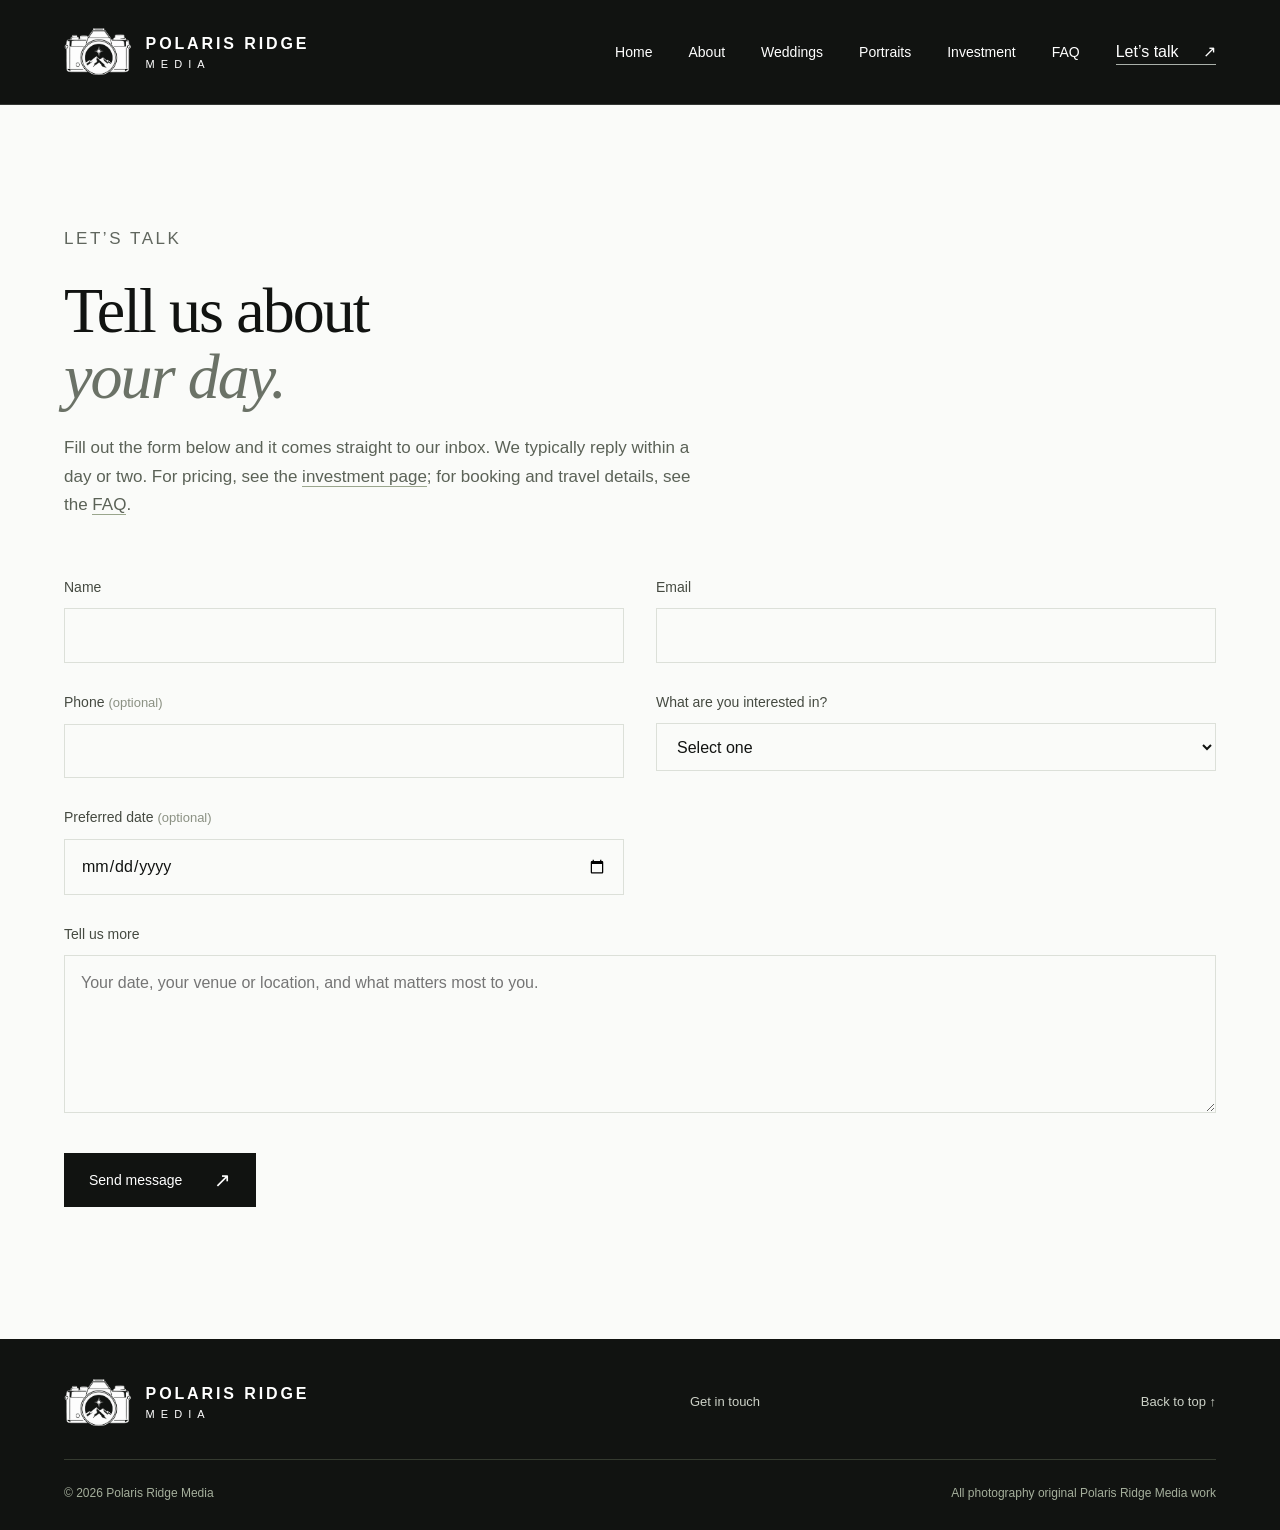
==== contact.html @ b0dc6df8 "Rename Family & Senior tab to Portraits, add Creative Portraits section - Rename the nav tab and pag" ====
<!doctype html>
<html lang="en">
<head>
<meta charset="UTF-8"><meta name="viewport" content="width=device-width, initial-scale=1">
<title>Contact | Polaris Ridge Media</title>
<meta name="description" content="Get in touch with Polaris Ridge Media about wedding, engagement, family, or senior portrait photography in New Hampshire.">
<meta name="theme-color" content="#111311">
<link rel="icon" href="assets/favicon.svg" type="image/svg+xml">
<link rel="stylesheet" href="styles.css">
<meta property="og:type" content="website">
<meta property="og:site_name" content="Polaris Ridge Media">
<meta property="og:title" content="Contact | Polaris Ridge Media">
<meta property="og:description" content="Get in touch with Polaris Ridge Media about wedding, engagement, family, or senior portrait photography in New Hampshire.">
<meta property="og:url" content="https://polarisridgemedia.com/contact.html">
<meta property="og:image" content="https://polarisridgemedia.com/assets/social/og-image.jpg">
<meta property="og:image:width" content="1200">
<meta property="og:image:height" content="630">
<meta name="twitter:card" content="summary_large_image">
<meta name="twitter:title" content="Contact | Polaris Ridge Media">
<meta name="twitter:image" content="https://polarisridgemedia.com/assets/social/og-image.jpg">
</head>
<body>
<a class="skip-link" href="#main">Skip to content</a>
<header class="header">
<a class="brand" href="home.html" aria-label="Polaris Ridge Media home"><span class="camera-mark" aria-hidden="true"><img src="assets/brand-board.png" alt="" width="1145" height="1374"></span><span class="wordmark">POLARIS RIDGE<span>MEDIA</span></span></a>
<div class="header-right">
<nav class="page-nav" id="main-nav" aria-label="Main navigation"><a href="home.html">Home</a><a href="about.html">About</a><a href="weddings.html">Weddings</a><a href="family-senior.html">Portraits</a><a href="investment.html">Investment</a><a href="faq.html">FAQ</a></nav>
<a class="nav-contact" href="contact.html">Let’s talk <span aria-hidden="true">↗</span></a>
<button class="nav-toggle" id="nav-toggle" type="button" aria-expanded="false" aria-controls="main-nav" aria-label="Open menu"><span></span><span></span><span></span></button>
</div>
</header>
<main id="main">

<section class="page-head content-width" id="top">
<p class="eyebrow">LET’S TALK</p>
<h1>Tell us about<br><em>your day.</em></h1>
<p>Fill out the form below and it comes straight to our inbox. We typically reply within a day or two. For pricing, see the <a href="investment.html">investment page</a>; for booking and travel details, see the <a href="faq.html">FAQ</a>.</p>
</section>

<section class="contact-form-section content-width">
<form id="contact-form" novalidate>
<input type="hidden" name="access_key" value="4b04ac33-d545-460a-bb36-b285745d79a6">
<input type="hidden" name="subject" value="New inquiry from polarisridgemedia.com">
<input type="hidden" name="from_name" value="Polaris Ridge Media website">
<input type="checkbox" name="botcheck" class="botcheck" tabindex="-1" autocomplete="off">
<div class="form-grid">
<label class="form-field"><span>Name</span><input type="text" name="name" required autocomplete="name"></label>
<label class="form-field"><span>Email</span><input type="email" name="email" required autocomplete="email"></label>
<label class="form-field"><span>Phone <em>(optional)</em></span><input type="tel" name="phone" autocomplete="tel"></label>
<label class="form-field"><span>What are you interested in?</span>
<select name="service" required>
<option value="" disabled selected>Select one</option>
<option value="wedding">Wedding photography</option>
<option value="engagement">Engagement session</option>
<option value="family">Family portraits</option>
<option value="senior">Senior portraits</option>
<option value="other">Other / not sure</option>
</select>
</label>
<label class="form-field"><span>Preferred date <em>(optional)</em></span><input type="date" name="preferred_date"></label>
<label class="form-field form-field-wide"><span>Tell us more</span><textarea name="message" rows="5" required placeholder="Your date, your venue or location, and what matters most to you."></textarea></label>
</div>
<button class="button button-dark" type="submit">Send message <span aria-hidden="true">↗</span></button>
<p id="form-status" class="form-status" role="status" aria-live="polite"></p>
</form>
</section>

</main>
<footer><div class="footer-top content-width"><a class="brand" href="home.html" aria-label="Back to top"><span class="camera-mark" aria-hidden="true"><img src="assets/brand-board.png" alt="" width="1145" height="1374"></span><span class="wordmark">POLARIS RIDGE<span>MEDIA</span></span></a><p>Get in touch</p><a href="#top">Back to top ↑</a></div><div class="footer-bottom content-width"><span>© 2026 Polaris Ridge Media</span><span>All photography original Polaris Ridge Media work</span></div></footer>
<script src="nav.js" defer></script>
<script src="contact.js" defer></script>
</body></html>
---- styles.css ----
:root{--ink:#111311;--paper:#fafbf9;--muted:#aab0a9;--rule:#dce0d9;--serif:Georgia,'Times New Roman',serif;--sans:'Helvetica Neue',Helvetica,Arial,sans-serif;color-scheme:light}*{box-sizing:border-box}html{scroll-behavior:smooth;scroll-padding-top:2rem}body{margin:0;background:var(--paper);color:var(--ink);font-family:var(--sans);font-size:1rem;line-height:1.6}a{color:inherit;text-decoration:none}button,a,summary{-webkit-tap-highlight-color:transparent}a:focus-visible,summary:focus-visible{outline:2px solid currentColor;outline-offset:7px}img{display:block;max-width:100%;height:auto}h1,h2,h3,p,figure{margin:0}h1,h2{font-family:var(--serif);font-weight:400;letter-spacing:-.055em;line-height:1.04}em{font-weight:400}p{max-width:42rem}.content-width{width:calc(100% - 8rem);max-width:1320px;margin-inline:auto}.eyebrow{font-size:.75rem;font-weight:500;letter-spacing:.15em;line-height:1.5}.header{position:relative;min-height:105px;padding:1.4rem 4rem;display:flex;align-items:center;justify-content:space-between;gap:2rem;background:var(--ink);color:white;border-bottom:1px solid #343734}.brand{display:inline-flex;align-items:center;gap:.85rem;flex-shrink:0}.camera-mark{display:block;position:relative;overflow:hidden;width:68px;height:48px}.camera-mark img{position:absolute;width:100px;max-width:none;left:-16px;top:-8px;filter:brightness(0) invert(1)}.wordmark{font-size:1rem;letter-spacing:.18em;font-weight:600;line-height:1.5}.wordmark span{display:block;font-size:.6875rem;letter-spacing:.55em;font-weight:400}.header nav{display:flex;align-items:center;gap:2.25rem;font-size:.875rem}.header nav>a{padding:.5rem 0}.header nav>a:hover{color:#bec5bc}.header .nav-contact{border-bottom:1px solid #aab0a9}.nav-contact span{margin-left:1.25rem}.hero{display:grid;grid-template-columns:46% 54%;background:var(--ink);color:white;min-height:720px}.hero-copy{padding:4.5rem 3rem 3rem 4rem;display:flex;align-items:flex-start;flex-direction:column}.hero .eyebrow{color:#c0c6be;margin-bottom:2.5rem}.hero h1{font-size:clamp(4.5rem,6.6vw,7.3rem);line-height:.99;margin-bottom:2rem}.hero h1 em{color:#c1c7bd}.hero-description{font-size:1.0625rem;color:#c4c9c2;max-width:21rem;margin-bottom:2rem;line-height:1.7}.button{display:inline-flex;align-items:center;justify-content:space-between;gap:2rem;min-height:54px;padding:.95rem 1.5rem;font-size:.875rem;font-weight:500;border:1px solid transparent;transition:background .2s,color .2s}.button-light{background:var(--paper);color:var(--ink)}.button-light:hover{background:#dce2d7}.button-dark{background:var(--ink);color:#fff}.button-dark:hover{background:#384034}.button span{font-size:1.25rem;line-height:1}.hero-region{font-size:.8125rem;color:#aab0a9;margin-top:auto;padding-top:2.5rem}.hero-image{position:relative;min-width:0;overflow:hidden}.hero-image>img,.hero-image>video{position:absolute;inset:0;width:100%;height:100%;object-fit:cover;object-position:52% center}.hero-image figcaption{position:absolute;bottom:0;left:0;right:0;background:linear-gradient(transparent,rgba(0,0,0,.65));padding:4rem 2rem 1.6rem;display:flex;justify-content:space-between;align-items:end;gap:1rem;font-size:.75rem;letter-spacing:.11em;color:#fff}.hero-image figcaption span{font-size:.75rem;letter-spacing:0;text-align:right;max-width:13rem}.intro{padding-top:6.8rem;padding-bottom:3.5rem;display:grid;grid-template-columns:1.2fr 1fr;gap:2rem 5rem}.intro>.eyebrow{grid-column:1/-1;color:#60665e}.intro h2{font-size:clamp(2.8rem,4vw,4.5rem)}.intro h2 em{color:#6b7267}.intro>p:last-child{align-self:end;color:#5b6257;max-width:30rem}.service-list{padding-bottom:6.5rem}.service-list article{display:grid;grid-template-columns:70px 1fr 160px;gap:1.5rem;padding:2.3rem 0;border-top:1px solid var(--rule);align-items:start}.service-list article:last-child{border-bottom:1px solid var(--rule)}.service-list a{transition:background .2s}.service-list a:hover{background:#f1f3ee}.number{font-size:.875rem;color:#737b6d;padding-top:.4rem}.service-list h3{font-family:var(--serif);font-size:1.85rem;font-weight:400;letter-spacing:-.025em;margin-bottom:.55rem;line-height:1.2}.service-list p{color:#62695e;font-size:1rem;max-width:42rem}.service-type{font-size:.75rem;letter-spacing:.11em;color:#697062;text-align:right;padding-top:.6rem}.approach{display:grid;grid-template-columns:1fr 1fr;background:var(--ink);color:white}.approach-image{position:relative;min-height:610px}.approach-image img{position:absolute;width:100%;height:100%;object-fit:cover;filter:grayscale(1) contrast(1.1) brightness(.94);object-position:center 38%}.approach-image::after{content:'';position:absolute;inset:0;background:radial-gradient(120% 100% at 50% 30%,transparent 55%,rgba(0,0,0,.38) 100%),linear-gradient(to top,rgba(0,0,0,.28),transparent 35%)}.approach-copy{padding:5.5rem 4rem 4.5rem}.approach .eyebrow{color:#aab0a9;margin-bottom:2rem}.approach h2{font-size:clamp(2.6rem,3.7vw,4rem);margin-bottom:2rem}.approach h2 em{color:#bbc3b5}.approach-copy>p:not(.eyebrow){color:#b7beb1;margin-bottom:1.25rem;max-width:32rem}.experience{display:flex;align-items:center;gap:1.4rem;margin-top:2.5rem;padding-top:1.5rem;border-top:1px solid #42483d}.experience strong{font-family:var(--serif);font-weight:400;font-size:3.75rem;line-height:1.1}.experience span{font-size:.875rem;color:#b7beb1;line-height:1.5}.contact{padding-top:7rem;padding-bottom:7rem;display:grid;grid-template-columns:1fr 1fr;gap:2rem 6rem}.contact>.eyebrow{grid-column:1/-1;color:#61695a}.contact h2{font-size:clamp(3.5rem,6vw,6.5rem)}.contact h2 em{color:#6b7267}.contact-detail>p:first-child{max-width:28rem;color:#5b6354;margin-bottom:1.6rem}.email-link{display:block;width:fit-content;margin-top:1.3rem;font-size:1rem;border-bottom:1px solid #9aa68d}.email-link:hover{color:#617452}.contact-region{margin-top:2rem;font-size:.875rem;color:#68725f}footer{background:var(--ink);color:#ccd1c7;padding:2.5rem 0 1.7rem}.footer-top{display:flex;align-items:center;justify-content:space-between;gap:2rem;padding-bottom:2rem}.footer-top>p,.footer-top>a:last-child{font-size:.8125rem}.footer-top .brand{color:white}.footer-bottom{border-top:1px solid #353b30;padding-top:1.5rem;display:flex;justify-content:space-between;gap:2rem;font-size:.75rem;color:#a5af9c}.footer-bottom details{max-width:36rem}.footer-bottom summary{cursor:pointer;text-align:right;width:fit-content;margin-left:auto}.footer-bottom details p{padding-top:1rem;line-height:1.8}.footer-bottom details a{text-decoration:underline;text-underline-offset:3px}.skip-link{position:fixed;left:1rem;top:-100px;z-index:10;background:white;color:black;padding:.7rem 1rem}.skip-link:focus{top:1rem}@media(min-width:1600px){.header{padding-inline:max(4rem,calc((100vw - 1440px)/2))}.hero-copy{padding-left:max(4rem,calc((100vw - 1440px)/2))}}@media(max-width:1000px){.header{padding-inline:2rem}.header nav{gap:1.4rem}.content-width{width:calc(100% - 4rem)}.hero-copy{padding:3rem 2rem}.hero{min-height:690px}.hero h1{font-size:5rem}.hero .eyebrow{max-width:15rem}.hero-image figcaption{display:block;padding-inline:1.2rem}.hero-image figcaption span{display:block;text-align:left;margin-top:.7rem}.intro{gap:2rem 3rem}.approach-copy{padding:4rem 2rem}.contact{gap:2rem 3rem}.footer-top>p{display:none}}@media(max-width:700px){.header{padding:1.2rem 1.4rem;min-height:88px;gap:1rem}.wordmark{font-size:.78rem;letter-spacing:.12em}.wordmark span{font-size:.65rem}.camera-mark{width:50px;height:39px}.camera-mark img{width:77px;left:-13px;top:-6px}.header nav{font-size:.8125rem}.nav-contact span{margin-left:.5rem}.hero{display:flex;flex-direction:column;min-height:0}.hero-copy{padding:3.5rem 1.5rem 2.5rem}.hero .eyebrow{max-width:none;margin-bottom:2rem;font-size:.7rem}.hero h1{font-size:clamp(4.2rem,14vw,6rem)}.hero h1 br:nth-child(2){display:none}.hero h1 em:before{content:' '}.hero-description{max-width:25rem}.hero-region{padding-top:2rem;font-size:.75rem}.hero-image{height:450px}.hero-image>img{object-position:center}.hero-image figcaption{display:flex;padding:3rem 1.5rem 1.25rem}.hero-image figcaption span{text-align:right;max-width:10rem}.content-width{width:calc(100% - 3rem)}.intro{padding-top:4rem;padding-bottom:2.5rem;grid-template-columns:1fr;gap:1.5rem}.intro h2{font-size:2.8rem}.service-list{padding-bottom:4rem}.service-list article{grid-template-columns:30px 1fr;gap:.5rem 1rem;padding:1.8rem 0}.service-list h3{font-size:1.65rem}.service-type{grid-column:2;text-align:left;padding-top:.5rem;font-size:.7rem}.approach{display:flex;flex-direction:column}.approach-image{min-height:340px}.approach-copy{padding:3.5rem 1.5rem}.approach h2{font-size:2.8rem}.contact{grid-template-columns:1fr;padding-top:4rem;padding-bottom:4rem;gap:1.7rem}.contact h2{font-size:3.7rem}.footer-top{align-items:flex-start;gap:1rem}.footer-bottom{flex-direction:column;gap:1rem}.footer-bottom summary{margin-left:0;text-align:left}.footer-top>a:last-child{white-space:nowrap;font-size:.75rem}}@media(prefers-reduced-motion:reduce){html{scroll-behavior:auto}*{transition:none!important}}
.page-nav>a.current{color:#fff;border-bottom:1px solid #aab0a9;padding-bottom:.5rem}
.gallery{column-count:3;column-gap:1.25rem;padding:0 4rem 6.5rem}
.gallery figure{margin:0 0 1.25rem;break-inside:avoid}
.gallery img{width:100%;display:block;border-radius:1px}
@media(max-width:1000px){.gallery{column-count:2;padding:0 2rem 4rem}}
@media(max-width:700px){.gallery{column-count:1;padding:0 1.5rem 3rem;gap:1rem}}
.pricing{padding:6.5rem 0 6.5rem}.pricing>.eyebrow{color:#60665e;margin-bottom:1.25rem}.pricing h2{font-size:clamp(2.6rem,3.7vw,4rem);margin-bottom:1.5rem}.pricing h2 em{color:#6b7267}.pricing-intro{color:#5b6257;max-width:38rem;margin-bottom:3rem}.pricing-grid{display:grid;grid-template-columns:repeat(3,1fr);gap:1.5rem}.pricing-card{border:1px solid var(--rule);padding:2.5rem 2rem;display:flex;flex-direction:column;gap:1.1rem}.pricing-card h3{font-family:var(--serif);font-size:1.65rem;font-weight:400;letter-spacing:-.02em}.pricing-card .price-note{font-size:.8125rem;color:#737b6d;margin-top:-.6rem}.pricing-card ul{list-style:none;margin:0;padding:0;display:flex;flex-direction:column;gap:.65rem;color:#5b6257;font-size:.9375rem}.pricing-card ul li{padding-left:1.1rem;position:relative}.pricing-card ul li::before{content:'';position:absolute;left:0;top:.6em;width:.5rem;height:1px;background:#9aa68d}.pricing-card .button{margin-top:auto;align-self:flex-start}@media(max-width:1000px){.pricing{padding:4.5rem 0}.pricing-grid{grid-template-columns:1fr;gap:1.25rem}}
.pricing-card{position:relative}.pricing-card.featured{border-color:var(--ink);background:#f4f5f0}.pricing-card .badge{position:absolute;top:-.8rem;left:2rem;font-size:.6875rem;letter-spacing:.1em;text-transform:uppercase;color:#fff;background:var(--ink);padding:.35rem .7rem}.price-figure{font-family:var(--serif);font-size:2.1rem;margin:.2rem 0 0;line-height:1.1}.price-figure span{font-size:.8125rem;font-family:var(--sans);color:#737b6d;display:block;margin-top:.2rem}.price-figure-alt{font-size:1.4rem;color:#4b5146}.pricing-subhead{font-family:var(--serif);font-size:1.85rem;font-weight:400;margin:4rem 0 1.25rem;padding-top:3rem;border-top:1px solid var(--rule)}.pricing-subhead-first{margin-top:3rem;padding-top:0;border-top:none}.pricing-note{color:#5b6257;font-size:.9375rem;max-width:42rem;margin-top:1.5rem}.addon-list{display:grid;gap:0;margin:0}.addon-list>div{display:grid;grid-template-columns:16rem 1fr;gap:1.5rem;padding:1.1rem 0;border-top:1px solid var(--rule)}.addon-list>div:last-child{border-bottom:1px solid var(--rule)}.addon-list dt{font-weight:500;color:var(--ink)}.addon-list dd{margin:0;color:#5b6257}@media(max-width:1000px){.pricing-subhead{margin-top:3rem;padding-top:2.5rem}.addon-list>div{grid-template-columns:1fr;gap:.3rem}}
.page-head{padding:7.5rem 0 3.5rem}.page-head .eyebrow{color:#60665e;margin-bottom:1.5rem}.page-head h1{font-family:var(--serif);font-weight:400;font-size:clamp(3rem,5vw,5rem);letter-spacing:-.03em;line-height:1.03;margin-bottom:1.5rem}.page-head h1 em{color:#6b7267}.page-head p{color:#5b6257;max-width:40rem;font-size:1.0625rem;line-height:1.7}.page-head p a{border-bottom:1px solid #9aa68d}.page-head p a:hover{color:#617452}.faq-section{padding-bottom:6.5rem}.faq-item{padding:2.4rem 0;border-top:1px solid var(--rule)}.faq-item:last-child{border-bottom:1px solid var(--rule)}.faq-item h3{font-family:var(--serif);font-size:1.65rem;font-weight:400;margin-bottom:.9rem;letter-spacing:-.02em}.faq-item p{color:#5b6257;max-width:46rem;line-height:1.75}.faq-item p+p{margin-top:1rem}.booking-box{border:1px solid var(--rule);padding:3rem;margin:5rem 0 0}.booking-box h3{font-family:var(--serif);font-size:1.85rem;font-weight:400;margin-bottom:1.6rem;letter-spacing:-.02em}.booking-box ul{list-style:none;margin:0 0 1.6rem;padding:0;display:flex;flex-direction:column;gap:.95rem;color:#5b6257;font-size:.9375rem;max-width:42rem}.booking-box ul strong{color:var(--ink);font-weight:500}.booking-box .faq-link{display:inline-block;font-size:.9375rem;border-bottom:1px solid #9aa68d}.booking-box .faq-link:hover{color:#617452}@media(max-width:1000px){.page-head{padding:5.5rem 0 2.5rem}.booking-box{padding:2.25rem 1.75rem;margin-top:3.5rem}}
.header-right{display:flex;align-items:center;gap:2.25rem}
.nav-toggle{display:none;flex-direction:column;justify-content:center;align-items:center;gap:5px;width:36px;height:36px;padding:0;border:none;background:none;cursor:pointer;flex-shrink:0}
.nav-toggle span{display:block;width:22px;height:2px;background:#fff;transition:transform .2s ease,opacity .15s ease}
@media(max-width:1000px){.nav-toggle{display:flex}.header-right{gap:1.1rem}.header nav{position:absolute;top:100%;left:0;right:0;margin:0;background:var(--ink);flex-direction:column;align-items:stretch;gap:0;max-height:0;overflow:hidden;opacity:0;visibility:hidden;transition:max-height .25s ease,opacity .2s ease;border-bottom:1px solid #343734;z-index:20}.header nav>a{padding:1.1rem 2rem;border-top:1px solid #343734;font-size:.9375rem}.header.nav-open nav{max-height:22rem;opacity:1;visibility:visible}.header.nav-open .nav-toggle span:nth-child(1){transform:translateY(7px) rotate(45deg)}.header.nav-open .nav-toggle span:nth-child(2){opacity:0}.header.nav-open .nav-toggle span:nth-child(3){transform:translateY(-7px) rotate(-45deg)}}
.investment-cta{padding:1rem 0 6.5rem}
.investment-cta-inner{border:1px solid var(--ink);background:#f4f5f0;padding:4rem;display:flex;flex-direction:column;align-items:flex-start;gap:1.1rem}
.investment-cta-inner .eyebrow{color:#60665e}
.investment-cta-inner h2{font-size:clamp(2.2rem,3.4vw,3.2rem)}
.investment-cta-inner h2 em{color:#6b7267}
.investment-cta-inner p{color:#5b6257;max-width:34rem}
@media(max-width:700px){.investment-cta{padding:0 0 4rem}.investment-cta-inner{padding:2.25rem 1.5rem}}
.contact-form-section{padding-bottom:7rem}
.form-grid{display:grid;grid-template-columns:1fr 1fr;gap:1.75rem 2rem;margin-bottom:2.5rem}
.form-field{display:flex;flex-direction:column;gap:.6rem;font-size:.875rem;color:#454a41}
.form-field span em{font-style:normal;color:#8b9183;font-size:.8125rem}
.form-field input,.form-field select,.form-field textarea{font:inherit;font-size:1rem;color:var(--ink);background:var(--paper);border:1px solid var(--rule);padding:.85rem 1rem;border-radius:0}
.form-field input:focus,.form-field select:focus,.form-field textarea:focus{outline:2px solid var(--ink);outline-offset:2px}
.form-field textarea{resize:vertical;min-height:9rem}
.form-field-wide{grid-column:1/-1}
.botcheck{position:absolute;left:-9999px}
.form-status{margin-top:1.25rem;font-size:.9375rem}
.form-status-success{color:#3f6b3f}
.form-status-error{color:#9c3b2e}
@media(max-width:700px){.form-grid{grid-template-columns:1fr;gap:1.5rem}}
.about-hero img{object-position:60% center}
.about-body{padding:6.8rem 0 2rem}
.about-body p{color:#454a41;font-size:1.0625rem;line-height:1.85;max-width:44rem;margin-bottom:1.6rem}
.about-lede{font-family:var(--sans);font-size:1.5rem;line-height:1.55;color:var(--ink);max-width:40rem}
.about-closer{font-family:var(--sans);font-size:1.75rem;font-style:italic;color:var(--ink);max-width:36rem;margin-top:2.5rem}
.about-closer span{color:#6b7267}
.service-list a{display:block}
@media(max-width:700px){.about-body{padding:4rem 0 1rem}.about-lede{font-size:1.25rem}.about-closer{font-size:1.4rem}}
.about-portrait{float:left;margin:0 2.75rem 1rem 0;width:260px}
.about-portrait img{width:100%;aspect-ratio:1/1;object-fit:cover;border-radius:2px;filter:grayscale(.15)}
.about-portrait figcaption{font-size:.75rem;color:#8b9183;letter-spacing:.05em;margin-top:.9rem}
.about-body::after{content:'';display:block;clear:both}
@media(max-width:700px){.about-portrait{float:none;width:11rem;margin:0 0 1.5rem}}
.hero-image img.hero-pos-top{object-position:center 42%}
@media(max-width:700px){.hero-image img.hero-pos-top{object-position:center}}
.home-showcase{display:grid;grid-template-columns:1.6fr 1fr;gap:1.75rem;padding-bottom:6.5rem}
.home-showcase figure{margin:0}
.home-showcase img{width:100%;height:100%;object-fit:cover;display:block;border-radius:2px}
.showcase-wide,.showcase-tall{height:560px}
.home-showcase figcaption{margin-top:.9rem;font-size:.8125rem;letter-spacing:.03em;color:#60665e}
@media(max-width:1000px){.home-showcase{grid-template-columns:1fr;gap:2.5rem}.showcase-wide,.showcase-tall{height:420px}}
@media(max-width:700px){.showcase-wide,.showcase-tall{height:320px}}
.service-list-icons .service-icon{width:70px;display:flex;align-items:flex-start;justify-content:flex-start;padding-top:.35rem}
.service-list-icons .service-icon svg{width:30px;height:30px;color:var(--ink)}.service-list-icons .service-icon svg.service-icon-solid{width:25px;height:30px}
.service-camera-mark{display:block;position:relative;overflow:hidden;width:38px;height:27px}
.service-camera-mark img{position:absolute;width:56px;max-width:none;left:-9px;top:-4.5px;filter:brightness(0)}
@media(max-width:700px){.service-list-icons .service-icon{width:30px}.service-list-icons .service-icon svg{width:24px;height:24px}.service-list-icons .service-icon svg.service-icon-solid{width:20px;height:24px}.service-camera-mark{width:30px;height:21px}.service-camera-mark img{width:44px;left:-7px;top:-3.5px}}
.hero.hero-full{display:flex;position:relative;overflow:hidden}.hero-full .hero-image{position:absolute;inset:0;width:100%;height:100%;z-index:0}.hero-full .hero-image::after{content:'';position:absolute;inset:0;background:linear-gradient(90deg,rgba(17,19,17,.82) 0%,rgba(17,19,17,.56) 30%,rgba(17,19,17,.2) 58%,rgba(17,19,17,.04) 82%);z-index:1}.hero-full .hero-copy{position:relative;z-index:2;width:100%;display:flex;flex-direction:column;justify-content:center;align-items:flex-start;padding:4.5rem 3rem 6.5rem 4rem}.hero-full .hero-region{margin-top:1.75rem}@media(max-width:1000px){.hero-full .hero-copy{padding:3rem 2rem}}@media(max-width:700px){.hero.hero-full{min-height:620px}.hero-full .hero-image::after{background:linear-gradient(180deg,rgba(17,19,17,.84) 0%,rgba(17,19,17,.52) 45%,rgba(17,19,17,.28) 100%)}.hero-full .hero-copy{padding:3.5rem 1.5rem 7rem;justify-content:flex-start}.hero-full .hero-region{margin-top:1.5rem}}
.about-body{position:relative}.about-side-photo{position:absolute;top:6.8rem;right:0;width:572px;margin:0}.about-side-photo img{width:100%;height:954px;object-fit:cover;border-radius:2px;display:block}@media(max-width:1300px){.about-side-photo{display:none}}
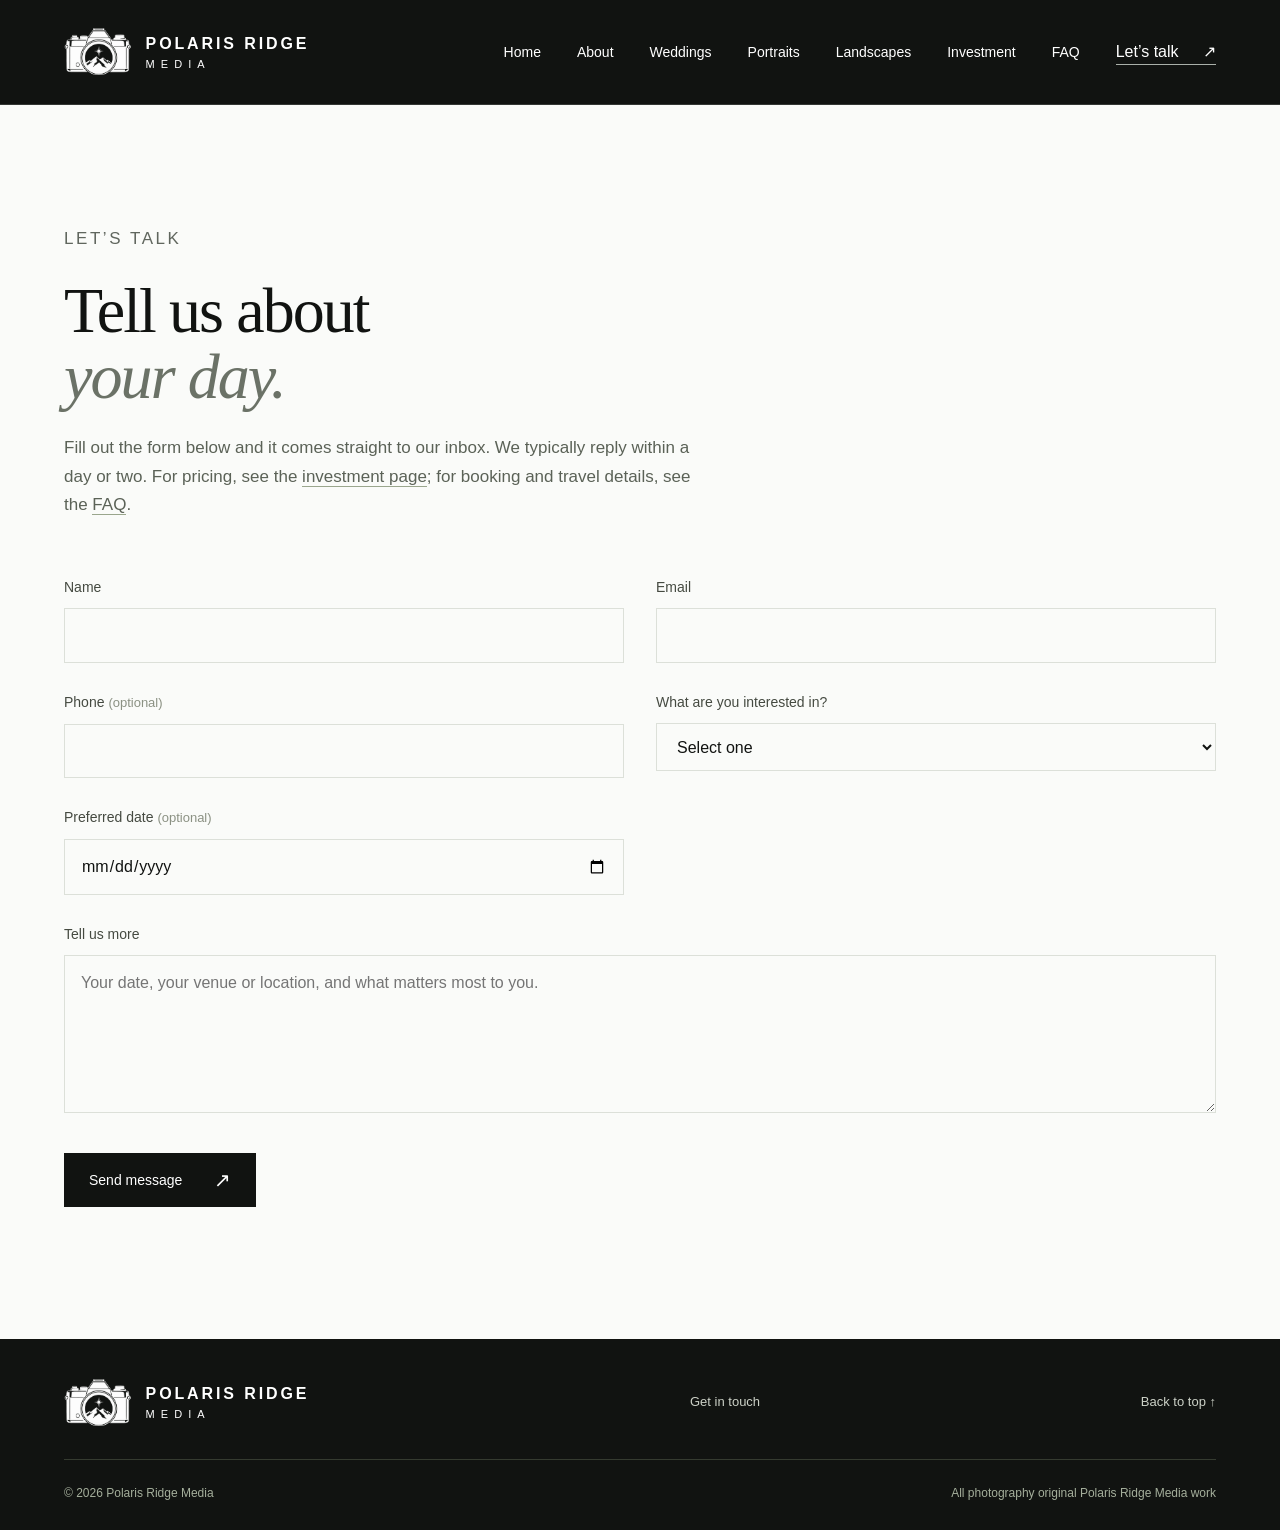
==== commit c55730b1: "Add Landscapes & Astrophotography page New page covering aurora, Milky Way, moonrises, mountains, wi" ====
--- a/contact.html
+++ b/contact.html
@@ -24,7 +24,7 @@
 <header class="header">
 <a class="brand" href="home.html" aria-label="Polaris Ridge Media home"><span class="camera-mark" aria-hidden="true"><img src="assets/brand-board.png" alt="" width="1145" height="1374"></span><span class="wordmark">POLARIS RIDGE<span>MEDIA</span></span></a>
 <div class="header-right">
-<nav class="page-nav" id="main-nav" aria-label="Main navigation"><a href="home.html">Home</a><a href="about.html">About</a><a href="weddings.html">Weddings</a><a href="family-senior.html">Portraits</a><a href="investment.html">Investment</a><a href="faq.html">FAQ</a></nav>
+<nav class="page-nav" id="main-nav" aria-label="Main navigation"><a href="home.html">Home</a><a href="about.html">About</a><a href="weddings.html">Weddings</a><a href="family-senior.html">Portraits</a><a href="landscapes.html">Landscapes</a><a href="investment.html">Investment</a><a href="faq.html">FAQ</a></nav>
 <a class="nav-contact" href="contact.html">Let’s talk <span aria-hidden="true">↗</span></a>
 <button class="nav-toggle" id="nav-toggle" type="button" aria-expanded="false" aria-controls="main-nav" aria-label="Open menu"><span></span><span></span><span></span></button>
 </div>
--- a/styles.css
+++ b/styles.css
@@ -2,9 +2,17 @@
 .page-nav>a.current{color:#fff;border-bottom:1px solid #aab0a9;padding-bottom:.5rem}
 .gallery{column-count:3;column-gap:1.25rem;padding:0 4rem 6.5rem}
 .gallery figure{margin:0 0 1.25rem;break-inside:avoid}
-.gallery img{width:100%;display:block;border-radius:1px}
-@media(max-width:1000px){.gallery{column-count:2;padding:0 2rem 4rem}}
-@media(max-width:700px){.gallery{column-count:1;padding:0 1.5rem 3rem;gap:1rem}}
+.gallery img{width:100%;display:block;border-radius:1px;cursor:zoom-in}
+.gallery-hero{margin:0 auto 2.5rem}
+.gallery-hero img{width:100%;height:46vw;max-height:620px;object-fit:cover;border-radius:1px;cursor:zoom-in}
+@media(max-width:1000px){.gallery{column-count:2;padding:0 2rem 4rem}.gallery-hero{margin-bottom:2rem}.gallery-hero img{height:52vw}}
+@media(max-width:700px){.gallery{display:grid;grid-template-columns:1fr 1fr;column-count:initial;column-gap:.6rem;row-gap:.6rem;padding:0 1rem 2.5rem}.gallery figure{margin:0}.gallery-hero{margin-bottom:1.25rem}.gallery-hero img{height:62vw;max-height:420px}}
+.lightbox-overlay{display:none;position:fixed;inset:0;background:rgba(10,11,10,.94);z-index:999;align-items:center;justify-content:center;padding:3rem 1.25rem}
+.lightbox-overlay.is-open{display:flex}
+.lightbox-overlay img{max-width:100%;max-height:100%;object-fit:contain;border-radius:2px;display:block}
+.lightbox-close{position:absolute;top:1.25rem;right:1.25rem;width:2.75rem;height:2.75rem;border:none;border-radius:50%;background:rgba(255,255,255,.12);color:#fafbf9;font-size:1.75rem;line-height:1;cursor:pointer}
+.lightbox-close:hover{background:rgba(255,255,255,.22)}
+@media(max-width:700px){.lightbox-overlay{padding:4.5rem 1rem 2rem}.lightbox-close{top:.75rem;right:.75rem}}
 .pricing{padding:6.5rem 0 6.5rem}.pricing>.eyebrow{color:#60665e;margin-bottom:1.25rem}.pricing h2{font-size:clamp(2.6rem,3.7vw,4rem);margin-bottom:1.5rem}.pricing h2 em{color:#6b7267}.pricing-intro{color:#5b6257;max-width:38rem;margin-bottom:3rem}.pricing-grid{display:grid;grid-template-columns:repeat(3,1fr);gap:1.5rem}.pricing-card{border:1px solid var(--rule);padding:2.5rem 2rem;display:flex;flex-direction:column;gap:1.1rem}.pricing-card h3{font-family:var(--serif);font-size:1.65rem;font-weight:400;letter-spacing:-.02em}.pricing-card .price-note{font-size:.8125rem;color:#737b6d;margin-top:-.6rem}.pricing-card ul{list-style:none;margin:0;padding:0;display:flex;flex-direction:column;gap:.65rem;color:#5b6257;font-size:.9375rem}.pricing-card ul li{padding-left:1.1rem;position:relative}.pricing-card ul li::before{content:'';position:absolute;left:0;top:.6em;width:.5rem;height:1px;background:#9aa68d}.pricing-card .button{margin-top:auto;align-self:flex-start}@media(max-width:1000px){.pricing{padding:4.5rem 0}.pricing-grid{grid-template-columns:1fr;gap:1.25rem}}
 .pricing-card{position:relative}.pricing-card.featured{border-color:var(--ink);background:#f4f5f0}.pricing-card .badge{position:absolute;top:-.8rem;left:2rem;font-size:.6875rem;letter-spacing:.1em;text-transform:uppercase;color:#fff;background:var(--ink);padding:.35rem .7rem}.price-figure{font-family:var(--serif);font-size:2.1rem;margin:.2rem 0 0;line-height:1.1}.price-figure span{font-size:.8125rem;font-family:var(--sans);color:#737b6d;display:block;margin-top:.2rem}.price-figure-alt{font-size:1.4rem;color:#4b5146}.pricing-subhead{font-family:var(--serif);font-size:1.85rem;font-weight:400;margin:4rem 0 1.25rem;padding-top:3rem;border-top:1px solid var(--rule)}.pricing-subhead-first{margin-top:3rem;padding-top:0;border-top:none}.pricing-note{color:#5b6257;font-size:.9375rem;max-width:42rem;margin-top:1.5rem}.addon-list{display:grid;gap:0;margin:0}.addon-list>div{display:grid;grid-template-columns:16rem 1fr;gap:1.5rem;padding:1.1rem 0;border-top:1px solid var(--rule)}.addon-list>div:last-child{border-bottom:1px solid var(--rule)}.addon-list dt{font-weight:500;color:var(--ink)}.addon-list dd{margin:0;color:#5b6257}@media(max-width:1000px){.pricing-subhead{margin-top:3rem;padding-top:2.5rem}.addon-list>div{grid-template-columns:1fr;gap:.3rem}}
 .page-head{padding:7.5rem 0 3.5rem}.page-head .eyebrow{color:#60665e;margin-bottom:1.5rem}.page-head h1{font-family:var(--serif);font-weight:400;font-size:clamp(3rem,5vw,5rem);letter-spacing:-.03em;line-height:1.03;margin-bottom:1.5rem}.page-head h1 em{color:#6b7267}.page-head p{color:#5b6257;max-width:40rem;font-size:1.0625rem;line-height:1.7}.page-head p a{border-bottom:1px solid #9aa68d}.page-head p a:hover{color:#617452}.faq-section{padding-bottom:6.5rem}.faq-item{padding:2.4rem 0;border-top:1px solid var(--rule)}.faq-item:last-child{border-bottom:1px solid var(--rule)}.faq-item h3{font-family:var(--serif);font-size:1.65rem;font-weight:400;margin-bottom:.9rem;letter-spacing:-.02em}.faq-item p{color:#5b6257;max-width:46rem;line-height:1.75}.faq-item p+p{margin-top:1rem}.booking-box{border:1px solid var(--rule);padding:3rem;margin:5rem 0 0}.booking-box h3{font-family:var(--serif);font-size:1.85rem;font-weight:400;margin-bottom:1.6rem;letter-spacing:-.02em}.booking-box ul{list-style:none;margin:0 0 1.6rem;padding:0;display:flex;flex-direction:column;gap:.95rem;color:#5b6257;font-size:.9375rem;max-width:42rem}.booking-box ul strong{color:var(--ink);font-weight:500}.booking-box .faq-link{display:inline-block;font-size:.9375rem;border-bottom:1px solid #9aa68d}.booking-box .faq-link:hover{color:#617452}@media(max-width:1000px){.page-head{padding:5.5rem 0 2.5rem}.booking-box{padding:2.25rem 1.75rem;margin-top:3.5rem}}
@@ -50,6 +58,7 @@
 .home-showcase{display:grid;grid-template-columns:1.6fr 1fr;gap:1.75rem;padding-bottom:6.5rem}
 .home-showcase figure{margin:0}
 .home-showcase img{width:100%;height:100%;object-fit:cover;display:block;border-radius:2px}
+.showcase-tall img{object-position:center top}
 .showcase-wide,.showcase-tall{height:560px}
 .home-showcase figcaption{margin-top:.9rem;font-size:.8125rem;letter-spacing:.03em;color:#60665e}
 @media(max-width:1000px){.home-showcase{grid-template-columns:1fr;gap:2.5rem}.showcase-wide,.showcase-tall{height:420px}}
@@ -60,4 +69,4 @@
 .service-camera-mark img{position:absolute;width:56px;max-width:none;left:-9px;top:-4.5px;filter:brightness(0)}
 @media(max-width:700px){.service-list-icons .service-icon{width:30px}.service-list-icons .service-icon svg{width:24px;height:24px}.service-list-icons .service-icon svg.service-icon-solid{width:20px;height:24px}.service-camera-mark{width:30px;height:21px}.service-camera-mark img{width:44px;left:-7px;top:-3.5px}}
 .hero.hero-full{display:flex;position:relative;overflow:hidden}.hero-full .hero-image{position:absolute;inset:0;width:100%;height:100%;z-index:0}.hero-full .hero-image::after{content:'';position:absolute;inset:0;background:linear-gradient(90deg,rgba(17,19,17,.82) 0%,rgba(17,19,17,.56) 30%,rgba(17,19,17,.2) 58%,rgba(17,19,17,.04) 82%);z-index:1}.hero-full .hero-copy{position:relative;z-index:2;width:100%;display:flex;flex-direction:column;justify-content:center;align-items:flex-start;padding:4.5rem 3rem 6.5rem 4rem}.hero-full .hero-region{margin-top:1.75rem}@media(max-width:1000px){.hero-full .hero-copy{padding:3rem 2rem}}@media(max-width:700px){.hero.hero-full{min-height:620px}.hero-full .hero-image::after{background:linear-gradient(180deg,rgba(17,19,17,.84) 0%,rgba(17,19,17,.52) 45%,rgba(17,19,17,.28) 100%)}.hero-full .hero-copy{padding:3.5rem 1.5rem 7rem;justify-content:flex-start}.hero-full .hero-region{margin-top:1.5rem}}
-.about-body{position:relative}.about-side-photo{position:absolute;top:6.8rem;right:0;width:572px;margin:0}.about-side-photo img{width:100%;height:954px;object-fit:cover;border-radius:2px;display:block}@media(max-width:1300px){.about-side-photo{display:none}}
+.about-side-photo{width:100%;margin:0 0 2rem;aspect-ratio:16/9}.about-side-photo img{width:100%;height:100%;object-fit:cover;border-radius:2px;display:block}@media(min-width:1300px){.about-side-photo{float:right;width:572px;aspect-ratio:3/4;margin:0 0 1.5rem 3rem}}
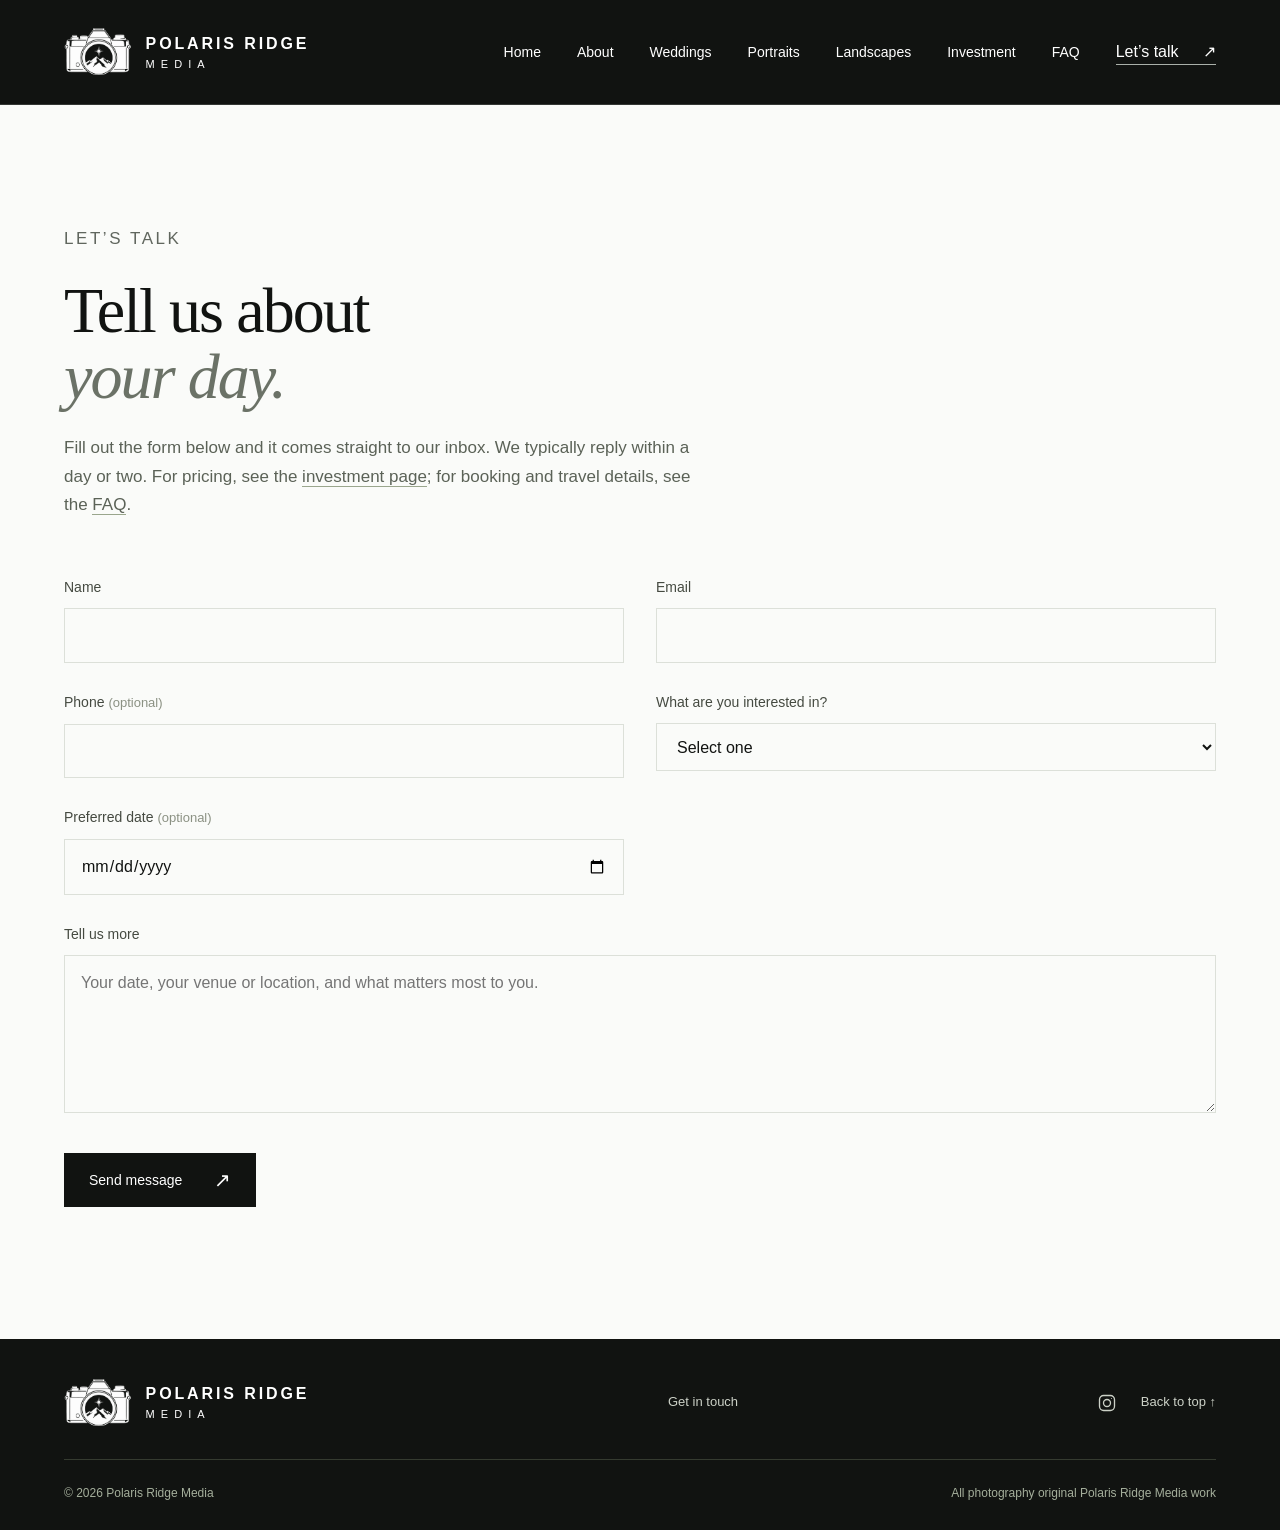
==== commit 7b402056: "Add Instagram icon link to footer, site-wide Links the camera-mark footer icon row to https://www.in" ====
--- a/contact.html
+++ b/contact.html
@@ -66,7 +66,7 @@
 </section>
 
 </main>
-<footer><div class="footer-top content-width"><a class="brand" href="home.html" aria-label="Back to top"><span class="camera-mark" aria-hidden="true"><img src="assets/brand-board.png" alt="" width="1145" height="1374"></span><span class="wordmark">POLARIS RIDGE<span>MEDIA</span></span></a><p>Get in touch</p><a href="#top">Back to top ↑</a></div><div class="footer-bottom content-width"><span>© 2026 Polaris Ridge Media</span><span>All photography original Polaris Ridge Media work</span></div></footer>
+<footer><div class="footer-top content-width"><a class="brand" href="home.html" aria-label="Back to top"><span class="camera-mark" aria-hidden="true"><img src="assets/brand-board.png" alt="" width="1145" height="1374"></span><span class="wordmark">POLARIS RIDGE<span>MEDIA</span></span></a><p>Get in touch</p><div class="footer-links"><a class="footer-social" href="https://www.instagram.com/polarisridgemedia/" target="_blank" rel="noopener" aria-label="Polaris Ridge Media on Instagram"><svg viewBox="0 0 24 24" fill="none" stroke="currentColor" stroke-width="1.6" stroke-linecap="round" stroke-linejoin="round"><rect x="3" y="3" width="18" height="18" rx="5"></rect><circle cx="12" cy="12" r="4.2"></circle><circle cx="17.3" cy="6.7" r="0.6" fill="currentColor" stroke="none"></circle></svg></a><a href="#top">Back to top ↑</a></div></div><div class="footer-bottom content-width"><span>© 2026 Polaris Ridge Media</span><span>All photography original Polaris Ridge Media work</span></div></footer>
 <script src="nav.js" defer></script>
 <script src="contact.js" defer></script>
 </body></html>
--- a/styles.css
+++ b/styles.css
@@ -1,4 +1,4 @@
-:root{--ink:#111311;--paper:#fafbf9;--muted:#aab0a9;--rule:#dce0d9;--serif:Georgia,'Times New Roman',serif;--sans:'Helvetica Neue',Helvetica,Arial,sans-serif;color-scheme:light}*{box-sizing:border-box}html{scroll-behavior:smooth;scroll-padding-top:2rem}body{margin:0;background:var(--paper);color:var(--ink);font-family:var(--sans);font-size:1rem;line-height:1.6}a{color:inherit;text-decoration:none}button,a,summary{-webkit-tap-highlight-color:transparent}a:focus-visible,summary:focus-visible{outline:2px solid currentColor;outline-offset:7px}img{display:block;max-width:100%;height:auto}h1,h2,h3,p,figure{margin:0}h1,h2{font-family:var(--serif);font-weight:400;letter-spacing:-.055em;line-height:1.04}em{font-weight:400}p{max-width:42rem}.content-width{width:calc(100% - 8rem);max-width:1320px;margin-inline:auto}.eyebrow{font-size:.75rem;font-weight:500;letter-spacing:.15em;line-height:1.5}.header{position:relative;min-height:105px;padding:1.4rem 4rem;display:flex;align-items:center;justify-content:space-between;gap:2rem;background:var(--ink);color:white;border-bottom:1px solid #343734}.brand{display:inline-flex;align-items:center;gap:.85rem;flex-shrink:0}.camera-mark{display:block;position:relative;overflow:hidden;width:68px;height:48px}.camera-mark img{position:absolute;width:100px;max-width:none;left:-16px;top:-8px;filter:brightness(0) invert(1)}.wordmark{font-size:1rem;letter-spacing:.18em;font-weight:600;line-height:1.5}.wordmark span{display:block;font-size:.6875rem;letter-spacing:.55em;font-weight:400}.header nav{display:flex;align-items:center;gap:2.25rem;font-size:.875rem}.header nav>a{padding:.5rem 0}.header nav>a:hover{color:#bec5bc}.header .nav-contact{border-bottom:1px solid #aab0a9}.nav-contact span{margin-left:1.25rem}.hero{display:grid;grid-template-columns:46% 54%;background:var(--ink);color:white;min-height:720px}.hero-copy{padding:4.5rem 3rem 3rem 4rem;display:flex;align-items:flex-start;flex-direction:column}.hero .eyebrow{color:#c0c6be;margin-bottom:2.5rem}.hero h1{font-size:clamp(4.5rem,6.6vw,7.3rem);line-height:.99;margin-bottom:2rem}.hero h1 em{color:#c1c7bd}.hero-description{font-size:1.0625rem;color:#c4c9c2;max-width:21rem;margin-bottom:2rem;line-height:1.7}.button{display:inline-flex;align-items:center;justify-content:space-between;gap:2rem;min-height:54px;padding:.95rem 1.5rem;font-size:.875rem;font-weight:500;border:1px solid transparent;transition:background .2s,color .2s}.button-light{background:var(--paper);color:var(--ink)}.button-light:hover{background:#dce2d7}.button-dark{background:var(--ink);color:#fff}.button-dark:hover{background:#384034}.button span{font-size:1.25rem;line-height:1}.hero-region{font-size:.8125rem;color:#aab0a9;margin-top:auto;padding-top:2.5rem}.hero-image{position:relative;min-width:0;overflow:hidden}.hero-image>img,.hero-image>video{position:absolute;inset:0;width:100%;height:100%;object-fit:cover;object-position:52% center}.hero-image figcaption{position:absolute;bottom:0;left:0;right:0;background:linear-gradient(transparent,rgba(0,0,0,.65));padding:4rem 2rem 1.6rem;display:flex;justify-content:space-between;align-items:end;gap:1rem;font-size:.75rem;letter-spacing:.11em;color:#fff}.hero-image figcaption span{font-size:.75rem;letter-spacing:0;text-align:right;max-width:13rem}.intro{padding-top:6.8rem;padding-bottom:3.5rem;display:grid;grid-template-columns:1.2fr 1fr;gap:2rem 5rem}.intro>.eyebrow{grid-column:1/-1;color:#60665e}.intro h2{font-size:clamp(2.8rem,4vw,4.5rem)}.intro h2 em{color:#6b7267}.intro>p:last-child{align-self:end;color:#5b6257;max-width:30rem}.service-list{padding-bottom:6.5rem}.service-list article{display:grid;grid-template-columns:70px 1fr 160px;gap:1.5rem;padding:2.3rem 0;border-top:1px solid var(--rule);align-items:start}.service-list article:last-child{border-bottom:1px solid var(--rule)}.service-list a{transition:background .2s}.service-list a:hover{background:#f1f3ee}.number{font-size:.875rem;color:#737b6d;padding-top:.4rem}.service-list h3{font-family:var(--serif);font-size:1.85rem;font-weight:400;letter-spacing:-.025em;margin-bottom:.55rem;line-height:1.2}.service-list p{color:#62695e;font-size:1rem;max-width:42rem}.service-type{font-size:.75rem;letter-spacing:.11em;color:#697062;text-align:right;padding-top:.6rem}.approach{display:grid;grid-template-columns:1fr 1fr;background:var(--ink);color:white}.approach-image{position:relative;min-height:610px}.approach-image img{position:absolute;width:100%;height:100%;object-fit:cover;filter:grayscale(1) contrast(1.1) brightness(.94);object-position:center 38%}.approach-image::after{content:'';position:absolute;inset:0;background:radial-gradient(120% 100% at 50% 30%,transparent 55%,rgba(0,0,0,.38) 100%),linear-gradient(to top,rgba(0,0,0,.28),transparent 35%)}.approach-copy{padding:5.5rem 4rem 4.5rem}.approach .eyebrow{color:#aab0a9;margin-bottom:2rem}.approach h2{font-size:clamp(2.6rem,3.7vw,4rem);margin-bottom:2rem}.approach h2 em{color:#bbc3b5}.approach-copy>p:not(.eyebrow){color:#b7beb1;margin-bottom:1.25rem;max-width:32rem}.experience{display:flex;align-items:center;gap:1.4rem;margin-top:2.5rem;padding-top:1.5rem;border-top:1px solid #42483d}.experience strong{font-family:var(--serif);font-weight:400;font-size:3.75rem;line-height:1.1}.experience span{font-size:.875rem;color:#b7beb1;line-height:1.5}.contact{padding-top:7rem;padding-bottom:7rem;display:grid;grid-template-columns:1fr 1fr;gap:2rem 6rem}.contact>.eyebrow{grid-column:1/-1;color:#61695a}.contact h2{font-size:clamp(3.5rem,6vw,6.5rem)}.contact h2 em{color:#6b7267}.contact-detail>p:first-child{max-width:28rem;color:#5b6354;margin-bottom:1.6rem}.email-link{display:block;width:fit-content;margin-top:1.3rem;font-size:1rem;border-bottom:1px solid #9aa68d}.email-link:hover{color:#617452}.contact-region{margin-top:2rem;font-size:.875rem;color:#68725f}footer{background:var(--ink);color:#ccd1c7;padding:2.5rem 0 1.7rem}.footer-top{display:flex;align-items:center;justify-content:space-between;gap:2rem;padding-bottom:2rem}.footer-top>p,.footer-top>a:last-child{font-size:.8125rem}.footer-top .brand{color:white}.footer-bottom{border-top:1px solid #353b30;padding-top:1.5rem;display:flex;justify-content:space-between;gap:2rem;font-size:.75rem;color:#a5af9c}.footer-bottom details{max-width:36rem}.footer-bottom summary{cursor:pointer;text-align:right;width:fit-content;margin-left:auto}.footer-bottom details p{padding-top:1rem;line-height:1.8}.footer-bottom details a{text-decoration:underline;text-underline-offset:3px}.skip-link{position:fixed;left:1rem;top:-100px;z-index:10;background:white;color:black;padding:.7rem 1rem}.skip-link:focus{top:1rem}@media(min-width:1600px){.header{padding-inline:max(4rem,calc((100vw - 1440px)/2))}.hero-copy{padding-left:max(4rem,calc((100vw - 1440px)/2))}}@media(max-width:1000px){.header{padding-inline:2rem}.header nav{gap:1.4rem}.content-width{width:calc(100% - 4rem)}.hero-copy{padding:3rem 2rem}.hero{min-height:690px}.hero h1{font-size:5rem}.hero .eyebrow{max-width:15rem}.hero-image figcaption{display:block;padding-inline:1.2rem}.hero-image figcaption span{display:block;text-align:left;margin-top:.7rem}.intro{gap:2rem 3rem}.approach-copy{padding:4rem 2rem}.contact{gap:2rem 3rem}.footer-top>p{display:none}}@media(max-width:700px){.header{padding:1.2rem 1.4rem;min-height:88px;gap:1rem}.wordmark{font-size:.78rem;letter-spacing:.12em}.wordmark span{font-size:.65rem}.camera-mark{width:50px;height:39px}.camera-mark img{width:77px;left:-13px;top:-6px}.header nav{font-size:.8125rem}.nav-contact span{margin-left:.5rem}.hero{display:flex;flex-direction:column;min-height:0}.hero-copy{padding:3.5rem 1.5rem 2.5rem}.hero .eyebrow{max-width:none;margin-bottom:2rem;font-size:.7rem}.hero h1{font-size:clamp(4.2rem,14vw,6rem)}.hero h1 br:nth-child(2){display:none}.hero h1 em:before{content:' '}.hero-description{max-width:25rem}.hero-region{padding-top:2rem;font-size:.75rem}.hero-image{height:450px}.hero-image>img{object-position:center}.hero-image figcaption{display:flex;padding:3rem 1.5rem 1.25rem}.hero-image figcaption span{text-align:right;max-width:10rem}.content-width{width:calc(100% - 3rem)}.intro{padding-top:4rem;padding-bottom:2.5rem;grid-template-columns:1fr;gap:1.5rem}.intro h2{font-size:2.8rem}.service-list{padding-bottom:4rem}.service-list article{grid-template-columns:30px 1fr;gap:.5rem 1rem;padding:1.8rem 0}.service-list h3{font-size:1.65rem}.service-type{grid-column:2;text-align:left;padding-top:.5rem;font-size:.7rem}.approach{display:flex;flex-direction:column}.approach-image{min-height:340px}.approach-copy{padding:3.5rem 1.5rem}.approach h2{font-size:2.8rem}.contact{grid-template-columns:1fr;padding-top:4rem;padding-bottom:4rem;gap:1.7rem}.contact h2{font-size:3.7rem}.footer-top{align-items:flex-start;gap:1rem}.footer-bottom{flex-direction:column;gap:1rem}.footer-bottom summary{margin-left:0;text-align:left}.footer-top>a:last-child{white-space:nowrap;font-size:.75rem}}@media(prefers-reduced-motion:reduce){html{scroll-behavior:auto}*{transition:none!important}}
+:root{--ink:#111311;--paper:#fafbf9;--muted:#aab0a9;--rule:#dce0d9;--serif:Georgia,'Times New Roman',serif;--sans:'Helvetica Neue',Helvetica,Arial,sans-serif;color-scheme:light}*{box-sizing:border-box}html{scroll-behavior:smooth;scroll-padding-top:2rem}body{margin:0;background:var(--paper);color:var(--ink);font-family:var(--sans);font-size:1rem;line-height:1.6}a{color:inherit;text-decoration:none}button,a,summary{-webkit-tap-highlight-color:transparent}a:focus-visible,summary:focus-visible{outline:2px solid currentColor;outline-offset:7px}img{display:block;max-width:100%;height:auto}h1,h2,h3,p,figure{margin:0}h1,h2{font-family:var(--serif);font-weight:400;letter-spacing:-.055em;line-height:1.04}em{font-weight:400}p{max-width:42rem}.content-width{width:calc(100% - 8rem);max-width:1320px;margin-inline:auto}.eyebrow{font-size:.75rem;font-weight:500;letter-spacing:.15em;line-height:1.5}.header{position:relative;min-height:105px;padding:1.4rem 4rem;display:flex;align-items:center;justify-content:space-between;gap:2rem;background:var(--ink);color:white;border-bottom:1px solid #343734}.brand{display:inline-flex;align-items:center;gap:.85rem;flex-shrink:0}.camera-mark{display:block;position:relative;overflow:hidden;width:68px;height:48px}.camera-mark img{position:absolute;width:100px;max-width:none;left:-16px;top:-8px;filter:brightness(0) invert(1)}.wordmark{font-size:1rem;letter-spacing:.18em;font-weight:600;line-height:1.5}.wordmark span{display:block;font-size:.6875rem;letter-spacing:.55em;font-weight:400}.header nav{display:flex;align-items:center;gap:2.25rem;font-size:.875rem}.header nav>a{padding:.5rem 0}.header nav>a:hover{color:#bec5bc}.header .nav-contact{border-bottom:1px solid #aab0a9}.nav-contact span{margin-left:1.25rem}.hero{display:grid;grid-template-columns:46% 54%;background:var(--ink);color:white;min-height:720px}.hero-copy{padding:4.5rem 3rem 3rem 4rem;display:flex;align-items:flex-start;flex-direction:column}.hero .eyebrow{color:#c0c6be;margin-bottom:2.5rem}.hero h1{font-size:clamp(4.5rem,6.6vw,7.3rem);line-height:.99;margin-bottom:2rem}.hero h1 em{color:#c1c7bd}.hero-description{font-size:1.0625rem;color:#c4c9c2;max-width:21rem;margin-bottom:2rem;line-height:1.7}.button{display:inline-flex;align-items:center;justify-content:space-between;gap:2rem;min-height:54px;padding:.95rem 1.5rem;font-size:.875rem;font-weight:500;border:1px solid transparent;transition:background .2s,color .2s}.button-light{background:var(--paper);color:var(--ink)}.button-light:hover{background:#dce2d7}.button-dark{background:var(--ink);color:#fff}.button-dark:hover{background:#384034}.button span{font-size:1.25rem;line-height:1}.hero-region{font-size:.8125rem;color:#aab0a9;margin-top:auto;padding-top:2.5rem}.hero-image{position:relative;min-width:0;overflow:hidden}.hero-image>img,.hero-image>video{position:absolute;inset:0;width:100%;height:100%;object-fit:cover;object-position:52% center}.hero-image figcaption{position:absolute;bottom:0;left:0;right:0;background:linear-gradient(transparent,rgba(0,0,0,.65));padding:4rem 2rem 1.6rem;display:flex;justify-content:space-between;align-items:end;gap:1rem;font-size:.75rem;letter-spacing:.11em;color:#fff}.hero-image figcaption span{font-size:.75rem;letter-spacing:0;text-align:right;max-width:13rem}.intro{padding-top:6.8rem;padding-bottom:3.5rem;display:grid;grid-template-columns:1.2fr 1fr;gap:2rem 5rem}.intro>.eyebrow{grid-column:1/-1;color:#60665e}.intro h2{font-size:clamp(2.8rem,4vw,4.5rem)}.intro h2 em{color:#6b7267}.intro>p:last-child{align-self:end;color:#5b6257;max-width:30rem}.service-list{padding-bottom:6.5rem}.service-list article{display:grid;grid-template-columns:70px 1fr 160px;gap:1.5rem;padding:2.3rem 0;border-top:1px solid var(--rule);align-items:start}.service-list article:last-child{border-bottom:1px solid var(--rule)}.service-list a{transition:background .2s}.service-list a:hover{background:#f1f3ee}.number{font-size:.875rem;color:#737b6d;padding-top:.4rem}.service-list h3{font-family:var(--serif);font-size:1.85rem;font-weight:400;letter-spacing:-.025em;margin-bottom:.55rem;line-height:1.2}.service-list p{color:#62695e;font-size:1rem;max-width:42rem}.service-type{font-size:.75rem;letter-spacing:.11em;color:#697062;text-align:right;padding-top:.6rem}.approach{display:grid;grid-template-columns:1fr 1fr;background:var(--ink);color:white}.approach-image{position:relative;min-height:610px}.approach-image img{position:absolute;width:100%;height:100%;object-fit:cover;filter:grayscale(1) contrast(1.1) brightness(.94);object-position:center 38%}.approach-image::after{content:'';position:absolute;inset:0;background:radial-gradient(120% 100% at 50% 30%,transparent 55%,rgba(0,0,0,.38) 100%),linear-gradient(to top,rgba(0,0,0,.28),transparent 35%)}.approach-copy{padding:5.5rem 4rem 4.5rem}.approach .eyebrow{color:#aab0a9;margin-bottom:2rem}.approach h2{font-size:clamp(2.6rem,3.7vw,4rem);margin-bottom:2rem}.approach h2 em{color:#bbc3b5}.approach-copy>p:not(.eyebrow){color:#b7beb1;margin-bottom:1.25rem;max-width:32rem}.experience{display:flex;align-items:center;gap:1.4rem;margin-top:2.5rem;padding-top:1.5rem;border-top:1px solid #42483d}.experience strong{font-family:var(--serif);font-weight:400;font-size:3.75rem;line-height:1.1}.experience span{font-size:.875rem;color:#b7beb1;line-height:1.5}.contact{padding-top:7rem;padding-bottom:7rem;display:grid;grid-template-columns:1fr 1fr;gap:2rem 6rem}.contact>.eyebrow{grid-column:1/-1;color:#61695a}.contact h2{font-size:clamp(3.5rem,6vw,6.5rem)}.contact h2 em{color:#6b7267}.contact-detail>p:first-child{max-width:28rem;color:#5b6354;margin-bottom:1.6rem}.email-link{display:block;width:fit-content;margin-top:1.3rem;font-size:1rem;border-bottom:1px solid #9aa68d}.email-link:hover{color:#617452}.contact-region{margin-top:2rem;font-size:.875rem;color:#68725f}footer{background:var(--ink);color:#ccd1c7;padding:2.5rem 0 1.7rem}.footer-top{display:flex;align-items:center;justify-content:space-between;gap:2rem;padding-bottom:2rem}.footer-top>p,.footer-links a:last-child{font-size:.8125rem}.footer-top .brand{color:white}.footer-links{display:flex;align-items:center;gap:1.5rem}.footer-social{display:flex;color:#ccd1c7;transition:color .15s}.footer-social:hover{color:#fff}.footer-social svg{width:20px;height:20px}.footer-bottom{border-top:1px solid #353b30;padding-top:1.5rem;display:flex;justify-content:space-between;gap:2rem;font-size:.75rem;color:#a5af9c}.footer-bottom details{max-width:36rem}.footer-bottom summary{cursor:pointer;text-align:right;width:fit-content;margin-left:auto}.footer-bottom details p{padding-top:1rem;line-height:1.8}.footer-bottom details a{text-decoration:underline;text-underline-offset:3px}.skip-link{position:fixed;left:1rem;top:-100px;z-index:10;background:white;color:black;padding:.7rem 1rem}.skip-link:focus{top:1rem}@media(min-width:1600px){.header{padding-inline:max(4rem,calc((100vw - 1440px)/2))}.hero-copy{padding-left:max(4rem,calc((100vw - 1440px)/2))}}@media(max-width:1000px){.header{padding-inline:2rem}.header nav{gap:1.4rem}.content-width{width:calc(100% - 4rem)}.hero-copy{padding:3rem 2rem}.hero{min-height:690px}.hero h1{font-size:5rem}.hero .eyebrow{max-width:15rem}.hero-image figcaption{display:block;padding-inline:1.2rem}.hero-image figcaption span{display:block;text-align:left;margin-top:.7rem}.intro{gap:2rem 3rem}.approach-copy{padding:4rem 2rem}.contact{gap:2rem 3rem}.footer-top>p{display:none}}@media(max-width:700px){.header{padding:1.2rem 1.4rem;min-height:88px;gap:1rem}.wordmark{font-size:.78rem;letter-spacing:.12em}.wordmark span{font-size:.65rem}.camera-mark{width:50px;height:39px}.camera-mark img{width:77px;left:-13px;top:-6px}.header nav{font-size:.8125rem}.nav-contact span{margin-left:.5rem}.hero{display:flex;flex-direction:column;min-height:0}.hero-copy{padding:3.5rem 1.5rem 2.5rem}.hero .eyebrow{max-width:none;margin-bottom:2rem;font-size:.7rem}.hero h1{font-size:clamp(4.2rem,14vw,6rem)}.hero h1 br:nth-child(2){display:none}.hero h1 em:before{content:' '}.hero-description{max-width:25rem}.hero-region{padding-top:2rem;font-size:.75rem}.hero-image{height:450px}.hero-image>img{object-position:center}.hero-image figcaption{display:flex;padding:3rem 1.5rem 1.25rem}.hero-image figcaption span{text-align:right;max-width:10rem}.content-width{width:calc(100% - 3rem)}.intro{padding-top:4rem;padding-bottom:2.5rem;grid-template-columns:1fr;gap:1.5rem}.intro h2{font-size:2.8rem}.service-list{padding-bottom:4rem}.service-list article{grid-template-columns:30px 1fr;gap:.5rem 1rem;padding:1.8rem 0}.service-list h3{font-size:1.65rem}.service-type{grid-column:2;text-align:left;padding-top:.5rem;font-size:.7rem}.approach{display:flex;flex-direction:column}.approach-image{min-height:340px}.approach-copy{padding:3.5rem 1.5rem}.approach h2{font-size:2.8rem}.contact{grid-template-columns:1fr;padding-top:4rem;padding-bottom:4rem;gap:1.7rem}.contact h2{font-size:3.7rem}.footer-top{align-items:flex-start;gap:1rem}.footer-bottom{flex-direction:column;gap:1rem}.footer-bottom summary{margin-left:0;text-align:left}.footer-top>a:last-child{white-space:nowrap;font-size:.75rem}}@media(prefers-reduced-motion:reduce){html{scroll-behavior:auto}*{transition:none!important}}
 .page-nav>a.current{color:#fff;border-bottom:1px solid #aab0a9;padding-bottom:.5rem}
 .gallery{column-count:3;column-gap:1.25rem;padding:0 4rem 6.5rem}
 .gallery figure{margin:0 0 1.25rem;break-inside:avoid}
@@ -51,8 +51,9 @@
 .about-portrait{float:left;margin:0 2.75rem 1rem 0;width:260px}
 .about-portrait img{width:100%;aspect-ratio:1/1;object-fit:cover;border-radius:2px;filter:grayscale(.15)}
 .about-portrait figcaption{font-size:.75rem;color:#8b9183;letter-spacing:.05em;margin-top:.9rem}
-.about-body::after{content:'';display:block;clear:both}
+.about-text::after{content:'';display:block;clear:both}
 @media(max-width:700px){.about-portrait{float:none;width:11rem;margin:0 0 1.5rem}}
+@media(min-width:1300px){.about-body{display:flex;align-items:flex-start;gap:3rem}.about-text{flex:1 1 auto;min-width:0}}
 .hero-image img.hero-pos-top{object-position:center 42%}
 @media(max-width:700px){.hero-image img.hero-pos-top{object-position:center}}
 .home-showcase{display:grid;grid-template-columns:1.6fr 1fr;gap:1.75rem;padding-bottom:6.5rem}
@@ -69,4 +70,4 @@
 .service-camera-mark img{position:absolute;width:56px;max-width:none;left:-9px;top:-4.5px;filter:brightness(0)}
 @media(max-width:700px){.service-list-icons .service-icon{width:30px}.service-list-icons .service-icon svg{width:24px;height:24px}.service-list-icons .service-icon svg.service-icon-solid{width:20px;height:24px}.service-camera-mark{width:30px;height:21px}.service-camera-mark img{width:44px;left:-7px;top:-3.5px}}
 .hero.hero-full{display:flex;position:relative;overflow:hidden}.hero-full .hero-image{position:absolute;inset:0;width:100%;height:100%;z-index:0}.hero-full .hero-image::after{content:'';position:absolute;inset:0;background:linear-gradient(90deg,rgba(17,19,17,.82) 0%,rgba(17,19,17,.56) 30%,rgba(17,19,17,.2) 58%,rgba(17,19,17,.04) 82%);z-index:1}.hero-full .hero-copy{position:relative;z-index:2;width:100%;display:flex;flex-direction:column;justify-content:center;align-items:flex-start;padding:4.5rem 3rem 6.5rem 4rem}.hero-full .hero-region{margin-top:1.75rem}@media(max-width:1000px){.hero-full .hero-copy{padding:3rem 2rem}}@media(max-width:700px){.hero.hero-full{min-height:620px}.hero-full .hero-image::after{background:linear-gradient(180deg,rgba(17,19,17,.84) 0%,rgba(17,19,17,.52) 45%,rgba(17,19,17,.28) 100%)}.hero-full .hero-copy{padding:3.5rem 1.5rem 7rem;justify-content:flex-start}.hero-full .hero-region{margin-top:1.5rem}}
-.about-side-photo{width:100%;margin:0 0 2rem;aspect-ratio:16/9}.about-side-photo img{width:100%;height:100%;object-fit:cover;border-radius:2px;display:block}@media(min-width:1300px){.about-side-photo{float:right;width:572px;aspect-ratio:3/4;margin:0 0 1.5rem 3rem}}
+.about-side-photo{width:100%;margin:0 0 2rem;aspect-ratio:16/9}.about-side-photo img{width:100%;height:100%;object-fit:cover;border-radius:2px;display:block}@media(min-width:1300px){.about-side-photo{order:2;flex:0 0 572px;width:572px;aspect-ratio:3/4;margin:0}}
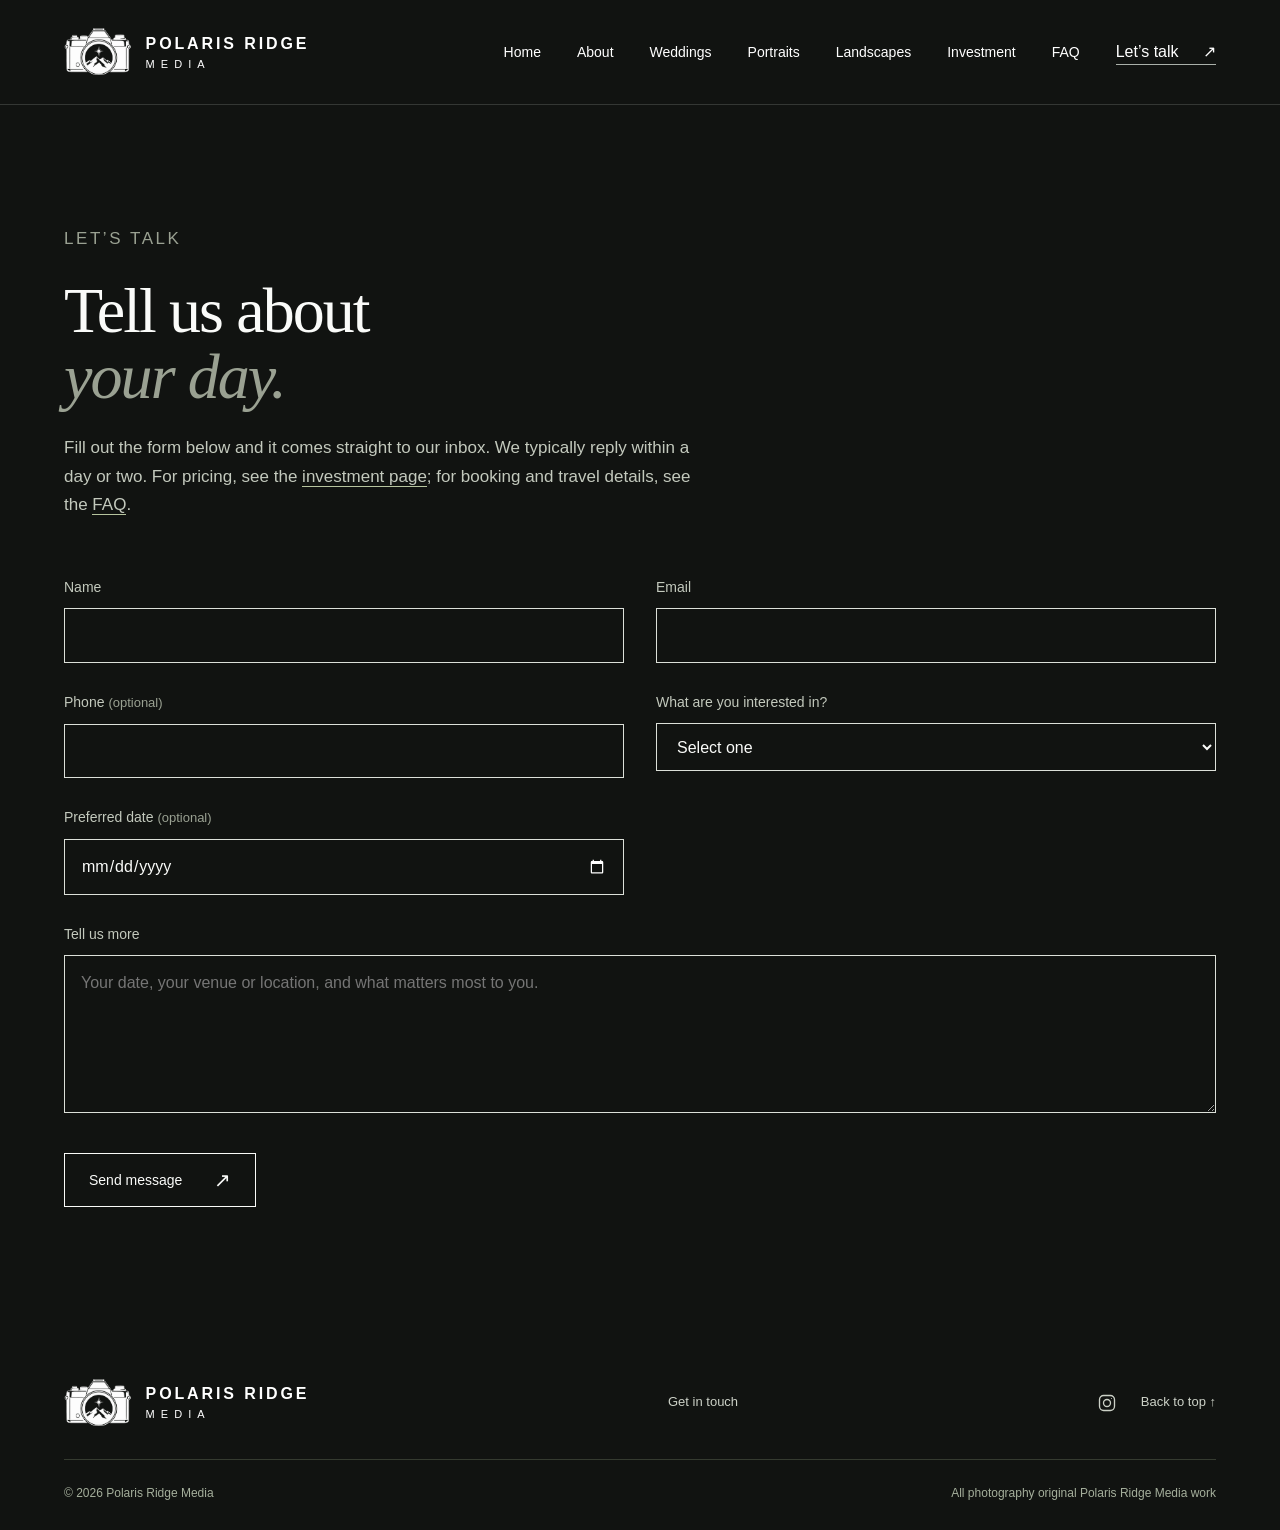
==== commit e6c665d3: "Fix hidden confirmation message; swap weddings hero photo contact.html: the #form-status element liv" ====
--- a/contact.html
+++ b/contact.html
@@ -61,8 +61,8 @@
 <label class="form-field form-field-wide"><span>Tell us more</span><textarea name="message" rows="5" required placeholder="Your date, your venue or location, and what matters most to you."></textarea></label>
 </div>
 <button class="button button-dark" type="submit">Send message <span aria-hidden="true">↗</span></button>
+</form>
 <p id="form-status" class="form-status" role="status" aria-live="polite"></p>
-</form>
 </section>
 
 </main>
--- a/styles.css
+++ b/styles.css
@@ -1,4 +1,4 @@
-:root{--ink:#111311;--paper:#fafbf9;--muted:#aab0a9;--rule:#dce0d9;--serif:Georgia,'Times New Roman',serif;--sans:'Helvetica Neue',Helvetica,Arial,sans-serif;color-scheme:light}*{box-sizing:border-box}html{scroll-behavior:smooth;scroll-padding-top:2rem}body{margin:0;background:var(--paper);color:var(--ink);font-family:var(--sans);font-size:1rem;line-height:1.6}a{color:inherit;text-decoration:none}button,a,summary{-webkit-tap-highlight-color:transparent}a:focus-visible,summary:focus-visible{outline:2px solid currentColor;outline-offset:7px}img{display:block;max-width:100%;height:auto}h1,h2,h3,p,figure{margin:0}h1,h2{font-family:var(--serif);font-weight:400;letter-spacing:-.055em;line-height:1.04}em{font-weight:400}p{max-width:42rem}.content-width{width:calc(100% - 8rem);max-width:1320px;margin-inline:auto}.eyebrow{font-size:.75rem;font-weight:500;letter-spacing:.15em;line-height:1.5}.header{position:relative;min-height:105px;padding:1.4rem 4rem;display:flex;align-items:center;justify-content:space-between;gap:2rem;background:var(--ink);color:white;border-bottom:1px solid #343734}.brand{display:inline-flex;align-items:center;gap:.85rem;flex-shrink:0}.camera-mark{display:block;position:relative;overflow:hidden;width:68px;height:48px}.camera-mark img{position:absolute;width:100px;max-width:none;left:-16px;top:-8px;filter:brightness(0) invert(1)}.wordmark{font-size:1rem;letter-spacing:.18em;font-weight:600;line-height:1.5}.wordmark span{display:block;font-size:.6875rem;letter-spacing:.55em;font-weight:400}.header nav{display:flex;align-items:center;gap:2.25rem;font-size:.875rem}.header nav>a{padding:.5rem 0}.header nav>a:hover{color:#bec5bc}.header .nav-contact{border-bottom:1px solid #aab0a9}.nav-contact span{margin-left:1.25rem}.hero{display:grid;grid-template-columns:46% 54%;background:var(--ink);color:white;min-height:720px}.hero-copy{padding:4.5rem 3rem 3rem 4rem;display:flex;align-items:flex-start;flex-direction:column}.hero .eyebrow{color:#c0c6be;margin-bottom:2.5rem}.hero h1{font-size:clamp(4.5rem,6.6vw,7.3rem);line-height:.99;margin-bottom:2rem}.hero h1 em{color:#c1c7bd}.hero-description{font-size:1.0625rem;color:#c4c9c2;max-width:21rem;margin-bottom:2rem;line-height:1.7}.button{display:inline-flex;align-items:center;justify-content:space-between;gap:2rem;min-height:54px;padding:.95rem 1.5rem;font-size:.875rem;font-weight:500;border:1px solid transparent;transition:background .2s,color .2s}.button-light{background:var(--paper);color:var(--ink)}.button-light:hover{background:#dce2d7}.button-dark{background:var(--ink);color:#fff}.button-dark:hover{background:#384034}.button span{font-size:1.25rem;line-height:1}.hero-region{font-size:.8125rem;color:#aab0a9;margin-top:auto;padding-top:2.5rem}.hero-image{position:relative;min-width:0;overflow:hidden}.hero-image>img,.hero-image>video{position:absolute;inset:0;width:100%;height:100%;object-fit:cover;object-position:52% center}.hero-image figcaption{position:absolute;bottom:0;left:0;right:0;background:linear-gradient(transparent,rgba(0,0,0,.65));padding:4rem 2rem 1.6rem;display:flex;justify-content:space-between;align-items:end;gap:1rem;font-size:.75rem;letter-spacing:.11em;color:#fff}.hero-image figcaption span{font-size:.75rem;letter-spacing:0;text-align:right;max-width:13rem}.intro{padding-top:6.8rem;padding-bottom:3.5rem;display:grid;grid-template-columns:1.2fr 1fr;gap:2rem 5rem}.intro>.eyebrow{grid-column:1/-1;color:#60665e}.intro h2{font-size:clamp(2.8rem,4vw,4.5rem)}.intro h2 em{color:#6b7267}.intro>p:last-child{align-self:end;color:#5b6257;max-width:30rem}.service-list{padding-bottom:6.5rem}.service-list article{display:grid;grid-template-columns:70px 1fr 160px;gap:1.5rem;padding:2.3rem 0;border-top:1px solid var(--rule);align-items:start}.service-list article:last-child{border-bottom:1px solid var(--rule)}.service-list a{transition:background .2s}.service-list a:hover{background:#f1f3ee}.number{font-size:.875rem;color:#737b6d;padding-top:.4rem}.service-list h3{font-family:var(--serif);font-size:1.85rem;font-weight:400;letter-spacing:-.025em;margin-bottom:.55rem;line-height:1.2}.service-list p{color:#62695e;font-size:1rem;max-width:42rem}.service-type{font-size:.75rem;letter-spacing:.11em;color:#697062;text-align:right;padding-top:.6rem}.approach{display:grid;grid-template-columns:1fr 1fr;background:var(--ink);color:white}.approach-image{position:relative;min-height:610px}.approach-image img{position:absolute;width:100%;height:100%;object-fit:cover;filter:grayscale(1) contrast(1.1) brightness(.94);object-position:center 38%}.approach-image::after{content:'';position:absolute;inset:0;background:radial-gradient(120% 100% at 50% 30%,transparent 55%,rgba(0,0,0,.38) 100%),linear-gradient(to top,rgba(0,0,0,.28),transparent 35%)}.approach-copy{padding:5.5rem 4rem 4.5rem}.approach .eyebrow{color:#aab0a9;margin-bottom:2rem}.approach h2{font-size:clamp(2.6rem,3.7vw,4rem);margin-bottom:2rem}.approach h2 em{color:#bbc3b5}.approach-copy>p:not(.eyebrow){color:#b7beb1;margin-bottom:1.25rem;max-width:32rem}.experience{display:flex;align-items:center;gap:1.4rem;margin-top:2.5rem;padding-top:1.5rem;border-top:1px solid #42483d}.experience strong{font-family:var(--serif);font-weight:400;font-size:3.75rem;line-height:1.1}.experience span{font-size:.875rem;color:#b7beb1;line-height:1.5}.contact{padding-top:7rem;padding-bottom:7rem;display:grid;grid-template-columns:1fr 1fr;gap:2rem 6rem}.contact>.eyebrow{grid-column:1/-1;color:#61695a}.contact h2{font-size:clamp(3.5rem,6vw,6.5rem)}.contact h2 em{color:#6b7267}.contact-detail>p:first-child{max-width:28rem;color:#5b6354;margin-bottom:1.6rem}.email-link{display:block;width:fit-content;margin-top:1.3rem;font-size:1rem;border-bottom:1px solid #9aa68d}.email-link:hover{color:#617452}.contact-region{margin-top:2rem;font-size:.875rem;color:#68725f}footer{background:var(--ink);color:#ccd1c7;padding:2.5rem 0 1.7rem}.footer-top{display:flex;align-items:center;justify-content:space-between;gap:2rem;padding-bottom:2rem}.footer-top>p,.footer-links a:last-child{font-size:.8125rem}.footer-top .brand{color:white}.footer-links{display:flex;align-items:center;gap:1.5rem}.footer-social{display:flex;color:#ccd1c7;transition:color .15s}.footer-social:hover{color:#fff}.footer-social svg{width:20px;height:20px}.footer-bottom{border-top:1px solid #353b30;padding-top:1.5rem;display:flex;justify-content:space-between;gap:2rem;font-size:.75rem;color:#a5af9c}.footer-bottom details{max-width:36rem}.footer-bottom summary{cursor:pointer;text-align:right;width:fit-content;margin-left:auto}.footer-bottom details p{padding-top:1rem;line-height:1.8}.footer-bottom details a{text-decoration:underline;text-underline-offset:3px}.skip-link{position:fixed;left:1rem;top:-100px;z-index:10;background:white;color:black;padding:.7rem 1rem}.skip-link:focus{top:1rem}@media(min-width:1600px){.header{padding-inline:max(4rem,calc((100vw - 1440px)/2))}.hero-copy{padding-left:max(4rem,calc((100vw - 1440px)/2))}}@media(max-width:1000px){.header{padding-inline:2rem}.header nav{gap:1.4rem}.content-width{width:calc(100% - 4rem)}.hero-copy{padding:3rem 2rem}.hero{min-height:690px}.hero h1{font-size:5rem}.hero .eyebrow{max-width:15rem}.hero-image figcaption{display:block;padding-inline:1.2rem}.hero-image figcaption span{display:block;text-align:left;margin-top:.7rem}.intro{gap:2rem 3rem}.approach-copy{padding:4rem 2rem}.contact{gap:2rem 3rem}.footer-top>p{display:none}}@media(max-width:700px){.header{padding:1.2rem 1.4rem;min-height:88px;gap:1rem}.wordmark{font-size:.78rem;letter-spacing:.12em}.wordmark span{font-size:.65rem}.camera-mark{width:50px;height:39px}.camera-mark img{width:77px;left:-13px;top:-6px}.header nav{font-size:.8125rem}.nav-contact span{margin-left:.5rem}.hero{display:flex;flex-direction:column;min-height:0}.hero-copy{padding:3.5rem 1.5rem 2.5rem}.hero .eyebrow{max-width:none;margin-bottom:2rem;font-size:.7rem}.hero h1{font-size:clamp(4.2rem,14vw,6rem)}.hero h1 br:nth-child(2){display:none}.hero h1 em:before{content:' '}.hero-description{max-width:25rem}.hero-region{padding-top:2rem;font-size:.75rem}.hero-image{height:450px}.hero-image>img{object-position:center}.hero-image figcaption{display:flex;padding:3rem 1.5rem 1.25rem}.hero-image figcaption span{text-align:right;max-width:10rem}.content-width{width:calc(100% - 3rem)}.intro{padding-top:4rem;padding-bottom:2.5rem;grid-template-columns:1fr;gap:1.5rem}.intro h2{font-size:2.8rem}.service-list{padding-bottom:4rem}.service-list article{grid-template-columns:30px 1fr;gap:.5rem 1rem;padding:1.8rem 0}.service-list h3{font-size:1.65rem}.service-type{grid-column:2;text-align:left;padding-top:.5rem;font-size:.7rem}.approach{display:flex;flex-direction:column}.approach-image{min-height:340px}.approach-copy{padding:3.5rem 1.5rem}.approach h2{font-size:2.8rem}.contact{grid-template-columns:1fr;padding-top:4rem;padding-bottom:4rem;gap:1.7rem}.contact h2{font-size:3.7rem}.footer-top{align-items:flex-start;gap:1rem}.footer-bottom{flex-direction:column;gap:1rem}.footer-bottom summary{margin-left:0;text-align:left}.footer-top>a:last-child{white-space:nowrap;font-size:.75rem}}@media(prefers-reduced-motion:reduce){html{scroll-behavior:auto}*{transition:none!important}}
+:root{--ink:#fafbf9;--paper:#111311;--muted:#aab0a9;--rule:#dce0d9;--serif:Georgia,'Times New Roman',serif;--sans:'Helvetica Neue',Helvetica,Arial,sans-serif;color-scheme:dark}*{box-sizing:border-box}html{scroll-behavior:smooth;scroll-padding-top:2rem}body{margin:0;background:var(--paper);color:var(--ink);font-family:var(--sans);font-size:1rem;line-height:1.6}a{color:inherit;text-decoration:none}button,a,summary{-webkit-tap-highlight-color:transparent}a:focus-visible,summary:focus-visible{outline:2px solid currentColor;outline-offset:7px}img{display:block;max-width:100%;height:auto}h1,h2,h3,p,figure{margin:0}h1,h2{font-family:var(--serif);font-weight:400;letter-spacing:-.055em;line-height:1.04}em{font-weight:400}p{max-width:42rem}.content-width{width:calc(100% - 8rem);max-width:1320px;margin-inline:auto}.eyebrow{font-size:.75rem;font-weight:500;letter-spacing:.15em;line-height:1.5}.header{position:relative;min-height:105px;padding:1.4rem 4rem;display:flex;align-items:center;justify-content:space-between;gap:2rem;background:#111311;color:white;border-bottom:1px solid #343734}.brand{display:inline-flex;align-items:center;gap:.85rem;flex-shrink:0}.camera-mark{display:block;position:relative;overflow:hidden;width:68px;height:48px}.camera-mark img{position:absolute;width:100px;max-width:none;left:-16px;top:-8px;filter:brightness(0) invert(1)}.wordmark{font-size:1rem;letter-spacing:.18em;font-weight:600;line-height:1.5}.wordmark span{display:block;font-size:.6875rem;letter-spacing:.55em;font-weight:400}.header nav{display:flex;align-items:center;gap:2.25rem;font-size:.875rem}.header nav>a{padding:.5rem 0}.header nav>a:hover{color:#bec5bc}.header .nav-contact{border-bottom:1px solid #aab0a9}.nav-contact span{margin-left:1.25rem}.hero{display:grid;grid-template-columns:46% 54%;background:#111311;color:white;min-height:720px}.hero-copy{padding:4.5rem 3rem 3rem 4rem;display:flex;align-items:flex-start;flex-direction:column}.hero .eyebrow{color:#c0c6be;margin-bottom:2.5rem}.hero h1{font-size:clamp(4.5rem,6.6vw,7.3rem);line-height:.99;margin-bottom:2rem}.hero h1 em{color:#c1c7bd}.hero-description{font-size:1.0625rem;color:#c4c9c2;max-width:21rem;margin-bottom:2rem;line-height:1.7}.button{display:inline-flex;align-items:center;justify-content:space-between;gap:2rem;min-height:54px;padding:.95rem 1.5rem;font-size:.875rem;font-weight:500;border:1px solid transparent;transition:background .2s,color .2s}.button-light{background:#fafbf9;color:#111311}.button-light:hover{background:#dce2d7}.button-dark{background:transparent;color:#fafbf9;border:1px solid #fafbf9}.button-dark:hover{background:#fafbf9;color:#111311}.button span{font-size:1.25rem;line-height:1}.hero-region{font-size:.8125rem;color:#aab0a9;margin-top:auto;padding-top:2.5rem}.hero-image{position:relative;min-width:0;overflow:hidden}.hero-image>img,.hero-image>video{position:absolute;inset:0;width:100%;height:100%;object-fit:cover;object-position:52% center}.hero-image figcaption{position:absolute;bottom:0;left:0;right:0;background:linear-gradient(transparent,rgba(0,0,0,.65));padding:4rem 2rem 1.6rem;display:flex;justify-content:space-between;align-items:end;gap:1rem;font-size:.75rem;letter-spacing:.11em;color:#fff}.hero-image figcaption span{font-size:.75rem;letter-spacing:0;text-align:right;max-width:13rem}.intro{padding-top:6.8rem;padding-bottom:3.5rem;display:grid;grid-template-columns:1.2fr 1fr;gap:2rem 5rem}.intro>.eyebrow{grid-column:1/-1;color:#9aa192}.intro h2{font-size:clamp(2.8rem,4vw,4.5rem)}.intro h2 em{color:#9aa192}.intro>p:last-child{align-self:end;color:#c3c9bd;max-width:30rem}.service-list{padding-bottom:6.5rem}.service-list article{display:grid;grid-template-columns:70px 1fr 160px;gap:1.5rem;padding:2.3rem 0;border-top:1px solid var(--rule);align-items:start}.service-list article:last-child{border-bottom:1px solid var(--rule)}.service-list a{transition:background .2s}.service-list a:hover{background:rgba(255,255,255,.035)}.number{font-size:.875rem;color:#9aa192;padding-top:.4rem}.service-list h3{font-family:var(--serif);font-size:1.85rem;font-weight:400;letter-spacing:-.025em;margin-bottom:.55rem;line-height:1.2}.service-list p{color:#c3c9bd;font-size:1rem;max-width:42rem}.service-type{font-size:.75rem;letter-spacing:.11em;color:#9aa192;text-align:right;padding-top:.6rem}.approach{display:grid;grid-template-columns:1fr 1fr;background:#111311;color:white}.approach-image{position:relative;min-height:610px}.approach-image img{position:absolute;width:100%;height:100%;object-fit:cover;filter:grayscale(1) contrast(1.1) brightness(.94);object-position:center 38%}.approach-image::after{content:'';position:absolute;inset:0;background:radial-gradient(120% 100% at 50% 30%,transparent 55%,rgba(0,0,0,.38) 100%),linear-gradient(to top,rgba(0,0,0,.28),transparent 35%)}.approach-copy{padding:5.5rem 4rem 4.5rem}.approach .eyebrow{color:#aab0a9;margin-bottom:2rem}.approach h2{font-size:clamp(2.6rem,3.7vw,4rem);margin-bottom:2rem}.approach h2 em{color:#bbc3b5}.approach-copy>p:not(.eyebrow){color:#b7beb1;margin-bottom:1.25rem;max-width:32rem}.experience{display:flex;align-items:center;gap:1.4rem;margin-top:2.5rem;padding-top:1.5rem;border-top:1px solid #42483d}.experience strong{font-family:var(--serif);font-weight:400;font-size:3.75rem;line-height:1.1}.experience span{font-size:.875rem;color:#b7beb1;line-height:1.5}.contact{padding-top:7rem;padding-bottom:7rem;display:grid;grid-template-columns:1fr 1fr;gap:2rem 6rem}.contact>.eyebrow{grid-column:1/-1;color:#9aa192}.contact h2{font-size:clamp(3.5rem,6vw,6.5rem)}.contact h2 em{color:#9aa192}.contact-detail>p:first-child{max-width:28rem;color:#c3c9bd;margin-bottom:1.6rem}.email-link{display:block;width:fit-content;margin-top:1.3rem;font-size:1rem;border-bottom:1px solid #b6c49e}.email-link:hover{color:#c3d4a8}.contact-region{margin-top:2rem;font-size:.875rem;color:#9aa192}footer{background:#111311;color:#ccd1c7;padding:2.5rem 0 1.7rem}.footer-top{display:flex;align-items:center;justify-content:space-between;gap:2rem;padding-bottom:2rem}.footer-top>p,.footer-links a:last-child{font-size:.8125rem}.footer-top .brand{color:white}.footer-links{display:flex;align-items:center;gap:1.5rem}.footer-social{display:flex;color:#ccd1c7;transition:color .15s}.footer-social:hover{color:#fff}.footer-social svg{width:20px;height:20px}.footer-bottom{border-top:1px solid #353b30;padding-top:1.5rem;display:flex;justify-content:space-between;gap:2rem;font-size:.75rem;color:#a5af9c}.footer-bottom details{max-width:36rem}.footer-bottom summary{cursor:pointer;text-align:right;width:fit-content;margin-left:auto}.footer-bottom details p{padding-top:1rem;line-height:1.8}.footer-bottom details a{text-decoration:underline;text-underline-offset:3px}.skip-link{position:fixed;left:1rem;top:-100px;z-index:10;background:white;color:black;padding:.7rem 1rem}.skip-link:focus{top:1rem}@media(min-width:1600px){.header{padding-inline:max(4rem,calc((100vw - 1440px)/2))}.hero-copy{padding-left:max(4rem,calc((100vw - 1440px)/2))}}@media(max-width:1000px){.header{padding-inline:2rem}.header nav{gap:1.4rem}.content-width{width:calc(100% - 4rem)}.hero-copy{padding:3rem 2rem}.hero{min-height:690px}.hero h1{font-size:5rem}.hero .eyebrow{max-width:15rem}.hero-image figcaption{display:block;padding-inline:1.2rem}.hero-image figcaption span{display:block;text-align:left;margin-top:.7rem}.intro{gap:2rem 3rem}.approach-copy{padding:4rem 2rem}.contact{gap:2rem 3rem}.footer-top>p{display:none}}@media(max-width:700px){.header{padding:1.2rem 1.4rem;min-height:88px;gap:1rem}.wordmark{font-size:.78rem;letter-spacing:.12em}.wordmark span{font-size:.65rem}.camera-mark{width:50px;height:39px}.camera-mark img{width:77px;left:-13px;top:-6px}.header nav{font-size:.8125rem}.nav-contact span{margin-left:.5rem}.hero{display:flex;flex-direction:column;min-height:0}.hero-copy{padding:3.5rem 1.5rem 2.5rem}.hero .eyebrow{max-width:none;margin-bottom:2rem;font-size:.7rem}.hero h1{font-size:clamp(4.2rem,14vw,6rem)}.hero h1 br:nth-child(2){display:none}.hero h1 em:before{content:' '}.hero-description{max-width:25rem}.hero-region{padding-top:2rem;font-size:.75rem}.hero-image{height:450px}.hero-image>img{object-position:center}.hero-image figcaption{display:flex;padding:3rem 1.5rem 1.25rem}.hero-image figcaption span{text-align:right;max-width:10rem}.content-width{width:calc(100% - 3rem)}.intro{padding-top:4rem;padding-bottom:2.5rem;grid-template-columns:1fr;gap:1.5rem}.intro h2{font-size:2.8rem}.service-list{padding-bottom:4rem}.service-list article{grid-template-columns:30px 1fr;gap:.5rem 1rem;padding:1.8rem 0}.service-list h3{font-size:1.65rem}.service-type{grid-column:2;text-align:left;padding-top:.5rem;font-size:.7rem}.approach{display:flex;flex-direction:column}.approach-image{min-height:340px}.approach-copy{padding:3.5rem 1.5rem}.approach h2{font-size:2.8rem}.contact{grid-template-columns:1fr;padding-top:4rem;padding-bottom:4rem;gap:1.7rem}.contact h2{font-size:3.7rem}.footer-top{align-items:flex-start;gap:1rem}.footer-bottom{flex-direction:column;gap:1rem}.footer-bottom summary{margin-left:0;text-align:left}.footer-top>a:last-child{white-space:nowrap;font-size:.75rem}}@media(prefers-reduced-motion:reduce){html{scroll-behavior:auto}*{transition:none!important}}
 .page-nav>a.current{color:#fff;border-bottom:1px solid #aab0a9;padding-bottom:.5rem}
 .gallery{column-count:3;column-gap:1.25rem;padding:0 4rem 6.5rem}
 .gallery figure{margin:0 0 1.25rem;break-inside:avoid}
@@ -13,44 +13,44 @@
 .lightbox-close{position:absolute;top:1.25rem;right:1.25rem;width:2.75rem;height:2.75rem;border:none;border-radius:50%;background:rgba(255,255,255,.12);color:#fafbf9;font-size:1.75rem;line-height:1;cursor:pointer}
 .lightbox-close:hover{background:rgba(255,255,255,.22)}
 @media(max-width:700px){.lightbox-overlay{padding:4.5rem 1rem 2rem}.lightbox-close{top:.75rem;right:.75rem}}
-.pricing{padding:6.5rem 0 6.5rem}.pricing>.eyebrow{color:#60665e;margin-bottom:1.25rem}.pricing h2{font-size:clamp(2.6rem,3.7vw,4rem);margin-bottom:1.5rem}.pricing h2 em{color:#6b7267}.pricing-intro{color:#5b6257;max-width:38rem;margin-bottom:3rem}.pricing-grid{display:grid;grid-template-columns:repeat(3,1fr);gap:1.5rem}.pricing-card{border:1px solid var(--rule);padding:2.5rem 2rem;display:flex;flex-direction:column;gap:1.1rem}.pricing-card h3{font-family:var(--serif);font-size:1.65rem;font-weight:400;letter-spacing:-.02em}.pricing-card .price-note{font-size:.8125rem;color:#737b6d;margin-top:-.6rem}.pricing-card ul{list-style:none;margin:0;padding:0;display:flex;flex-direction:column;gap:.65rem;color:#5b6257;font-size:.9375rem}.pricing-card ul li{padding-left:1.1rem;position:relative}.pricing-card ul li::before{content:'';position:absolute;left:0;top:.6em;width:.5rem;height:1px;background:#9aa68d}.pricing-card .button{margin-top:auto;align-self:flex-start}@media(max-width:1000px){.pricing{padding:4.5rem 0}.pricing-grid{grid-template-columns:1fr;gap:1.25rem}}
-.pricing-card{position:relative}.pricing-card.featured{border-color:var(--ink);background:#f4f5f0}.pricing-card .badge{position:absolute;top:-.8rem;left:2rem;font-size:.6875rem;letter-spacing:.1em;text-transform:uppercase;color:#fff;background:var(--ink);padding:.35rem .7rem}.price-figure{font-family:var(--serif);font-size:2.1rem;margin:.2rem 0 0;line-height:1.1}.price-figure span{font-size:.8125rem;font-family:var(--sans);color:#737b6d;display:block;margin-top:.2rem}.price-figure-alt{font-size:1.4rem;color:#4b5146}.pricing-subhead{font-family:var(--serif);font-size:1.85rem;font-weight:400;margin:4rem 0 1.25rem;padding-top:3rem;border-top:1px solid var(--rule)}.pricing-subhead-first{margin-top:3rem;padding-top:0;border-top:none}.pricing-note{color:#5b6257;font-size:.9375rem;max-width:42rem;margin-top:1.5rem}.addon-list{display:grid;gap:0;margin:0}.addon-list>div{display:grid;grid-template-columns:16rem 1fr;gap:1.5rem;padding:1.1rem 0;border-top:1px solid var(--rule)}.addon-list>div:last-child{border-bottom:1px solid var(--rule)}.addon-list dt{font-weight:500;color:var(--ink)}.addon-list dd{margin:0;color:#5b6257}@media(max-width:1000px){.pricing-subhead{margin-top:3rem;padding-top:2.5rem}.addon-list>div{grid-template-columns:1fr;gap:.3rem}}
-.page-head{padding:7.5rem 0 3.5rem}.page-head .eyebrow{color:#60665e;margin-bottom:1.5rem}.page-head h1{font-family:var(--serif);font-weight:400;font-size:clamp(3rem,5vw,5rem);letter-spacing:-.03em;line-height:1.03;margin-bottom:1.5rem}.page-head h1 em{color:#6b7267}.page-head p{color:#5b6257;max-width:40rem;font-size:1.0625rem;line-height:1.7}.page-head p a{border-bottom:1px solid #9aa68d}.page-head p a:hover{color:#617452}.faq-section{padding-bottom:6.5rem}.faq-item{padding:2.4rem 0;border-top:1px solid var(--rule)}.faq-item:last-child{border-bottom:1px solid var(--rule)}.faq-item h3{font-family:var(--serif);font-size:1.65rem;font-weight:400;margin-bottom:.9rem;letter-spacing:-.02em}.faq-item p{color:#5b6257;max-width:46rem;line-height:1.75}.faq-item p+p{margin-top:1rem}.booking-box{border:1px solid var(--rule);padding:3rem;margin:5rem 0 0}.booking-box h3{font-family:var(--serif);font-size:1.85rem;font-weight:400;margin-bottom:1.6rem;letter-spacing:-.02em}.booking-box ul{list-style:none;margin:0 0 1.6rem;padding:0;display:flex;flex-direction:column;gap:.95rem;color:#5b6257;font-size:.9375rem;max-width:42rem}.booking-box ul strong{color:var(--ink);font-weight:500}.booking-box .faq-link{display:inline-block;font-size:.9375rem;border-bottom:1px solid #9aa68d}.booking-box .faq-link:hover{color:#617452}@media(max-width:1000px){.page-head{padding:5.5rem 0 2.5rem}.booking-box{padding:2.25rem 1.75rem;margin-top:3.5rem}}
+.pricing{padding:6.5rem 0 6.5rem}.pricing>.eyebrow{color:#9aa192;margin-bottom:1.25rem}.pricing h2{font-size:clamp(2.6rem,3.7vw,4rem);margin-bottom:1.5rem}.pricing h2 em{color:#9aa192}.pricing-intro{color:#c3c9bd;max-width:38rem;margin-bottom:3rem}.pricing-grid{display:grid;grid-template-columns:repeat(3,1fr);gap:1.5rem}.pricing-card{border:1px solid var(--rule);padding:2.5rem 2rem;display:flex;flex-direction:column;gap:1.1rem}.pricing-card h3{font-family:var(--serif);font-size:1.65rem;font-weight:400;letter-spacing:-.02em}.pricing-card .price-note{font-size:.8125rem;color:#9aa192;margin-top:-.6rem}.pricing-card ul{list-style:none;margin:0;padding:0;display:flex;flex-direction:column;gap:.65rem;color:#c3c9bd;font-size:.9375rem}.pricing-card ul li{padding-left:1.1rem;position:relative}.pricing-card ul li::before{content:'';position:absolute;left:0;top:.6em;width:.5rem;height:1px;background:#b6c49e}.pricing-card .button{margin-top:auto;align-self:flex-start}@media(max-width:1000px){.pricing{padding:4.5rem 0}.pricing-grid{grid-template-columns:1fr;gap:1.25rem}}
+.pricing-card{position:relative}.pricing-card.featured{border-color:var(--ink);background:#1b1e18}.pricing-card .badge{position:absolute;top:-.8rem;left:2rem;font-size:.6875rem;letter-spacing:.1em;text-transform:uppercase;color:#111311;background:#fafbf9;padding:.35rem .7rem}.price-figure{font-family:var(--serif);font-size:2.1rem;margin:.2rem 0 0;line-height:1.1}.price-figure span{font-size:.8125rem;font-family:var(--sans);color:#9aa192;display:block;margin-top:.2rem}.price-figure-alt{font-size:1.4rem;color:#9aa192}.pricing-subhead{font-family:var(--serif);font-size:1.85rem;font-weight:400;margin:4rem 0 1.25rem;padding-top:3rem;border-top:1px solid var(--rule)}.pricing-subhead-first{margin-top:3rem;padding-top:0;border-top:none}.pricing-note{color:#c3c9bd;font-size:.9375rem;max-width:42rem;margin-top:1.5rem}.addon-list{display:grid;gap:0;margin:0}.addon-list>div{display:grid;grid-template-columns:16rem 1fr;gap:1.5rem;padding:1.1rem 0;border-top:1px solid var(--rule)}.addon-list>div:last-child{border-bottom:1px solid var(--rule)}.addon-list dt{font-weight:500;color:var(--ink)}.addon-list dd{margin:0;color:#c3c9bd}@media(max-width:1000px){.pricing-subhead{margin-top:3rem;padding-top:2.5rem}.addon-list>div{grid-template-columns:1fr;gap:.3rem}}
+.page-head{padding:7.5rem 0 3.5rem}.page-head .eyebrow{color:#9aa192;margin-bottom:1.5rem}.page-head h1{font-family:var(--serif);font-weight:400;font-size:clamp(3rem,5vw,5rem);letter-spacing:-.03em;line-height:1.03;margin-bottom:1.5rem}.page-head h1 em{color:#9aa192}.page-head p{color:#c3c9bd;max-width:40rem;font-size:1.0625rem;line-height:1.7}.page-head p a{border-bottom:1px solid #b6c49e}.page-head p a:hover{color:#c3d4a8}.faq-section{padding-bottom:6.5rem}.faq-item{padding:2.4rem 0;border-top:1px solid var(--rule)}.faq-item:last-child{border-bottom:1px solid var(--rule)}.faq-item h3{font-family:var(--serif);font-size:1.65rem;font-weight:400;margin-bottom:.9rem;letter-spacing:-.02em}.faq-item p{color:#c3c9bd;max-width:46rem;line-height:1.75}.faq-item p+p{margin-top:1rem}.booking-box{border:1px solid var(--rule);padding:3rem;margin:5rem 0 0}.booking-box h3{font-family:var(--serif);font-size:1.85rem;font-weight:400;margin-bottom:1.6rem;letter-spacing:-.02em}.booking-box ul{list-style:none;margin:0 0 1.6rem;padding:0;display:flex;flex-direction:column;gap:.95rem;color:#c3c9bd;font-size:.9375rem;max-width:42rem}.booking-box ul strong{color:var(--ink);font-weight:500}.booking-box .faq-link{display:inline-block;font-size:.9375rem;border-bottom:1px solid #b6c49e}.booking-box .faq-link:hover{color:#c3d4a8}@media(max-width:1000px){.page-head{padding:5.5rem 0 2.5rem}.booking-box{padding:2.25rem 1.75rem;margin-top:3.5rem}}
 .header-right{display:flex;align-items:center;gap:2.25rem}
 .nav-toggle{display:none;flex-direction:column;justify-content:center;align-items:center;gap:5px;width:36px;height:36px;padding:0;border:none;background:none;cursor:pointer;flex-shrink:0}
 .nav-toggle span{display:block;width:22px;height:2px;background:#fff;transition:transform .2s ease,opacity .15s ease}
-@media(max-width:1000px){.nav-toggle{display:flex}.header-right{gap:1.1rem}.header nav{position:absolute;top:100%;left:0;right:0;margin:0;background:var(--ink);flex-direction:column;align-items:stretch;gap:0;max-height:0;overflow:hidden;opacity:0;visibility:hidden;transition:max-height .25s ease,opacity .2s ease;border-bottom:1px solid #343734;z-index:20}.header nav>a{padding:1.1rem 2rem;border-top:1px solid #343734;font-size:.9375rem}.header.nav-open nav{max-height:22rem;opacity:1;visibility:visible}.header.nav-open .nav-toggle span:nth-child(1){transform:translateY(7px) rotate(45deg)}.header.nav-open .nav-toggle span:nth-child(2){opacity:0}.header.nav-open .nav-toggle span:nth-child(3){transform:translateY(-7px) rotate(-45deg)}}
+@media(max-width:1000px){.nav-toggle{display:flex}.header-right{gap:1.1rem}.header nav{position:absolute;top:100%;left:0;right:0;margin:0;background:#111311;flex-direction:column;align-items:stretch;gap:0;max-height:0;overflow:hidden;opacity:0;visibility:hidden;transition:max-height .25s ease,opacity .2s ease;border-bottom:1px solid #343734;z-index:20}.header nav>a{padding:1.1rem 2rem;border-top:1px solid #343734;font-size:.9375rem}.header.nav-open nav{max-height:22rem;opacity:1;visibility:visible}.header.nav-open .nav-toggle span:nth-child(1){transform:translateY(7px) rotate(45deg)}.header.nav-open .nav-toggle span:nth-child(2){opacity:0}.header.nav-open .nav-toggle span:nth-child(3){transform:translateY(-7px) rotate(-45deg)}}
 .investment-cta{padding:1rem 0 6.5rem}
-.investment-cta-inner{border:1px solid var(--ink);background:#f4f5f0;padding:4rem;display:flex;flex-direction:column;align-items:flex-start;gap:1.1rem}
-.investment-cta-inner .eyebrow{color:#60665e}
+.investment-cta-inner{border:1px solid var(--ink);background:#1b1e18;padding:4rem;display:flex;flex-direction:column;align-items:flex-start;gap:1.1rem}
+.investment-cta-inner .eyebrow{color:#9aa192}
 .investment-cta-inner h2{font-size:clamp(2.2rem,3.4vw,3.2rem)}
-.investment-cta-inner h2 em{color:#6b7267}
-.investment-cta-inner p{color:#5b6257;max-width:34rem}
+.investment-cta-inner h2 em{color:#9aa192}
+.investment-cta-inner p{color:#c3c9bd;max-width:34rem}
 @media(max-width:700px){.investment-cta{padding:0 0 4rem}.investment-cta-inner{padding:2.25rem 1.5rem}}
 .contact-form-section{padding-bottom:7rem}
 .form-grid{display:grid;grid-template-columns:1fr 1fr;gap:1.75rem 2rem;margin-bottom:2.5rem}
-.form-field{display:flex;flex-direction:column;gap:.6rem;font-size:.875rem;color:#454a41}
-.form-field span em{font-style:normal;color:#8b9183;font-size:.8125rem}
+.form-field{display:flex;flex-direction:column;gap:.6rem;font-size:.875rem;color:#c3c9bd}
+.form-field span em{font-style:normal;color:#9aa192;font-size:.8125rem}
 .form-field input,.form-field select,.form-field textarea{font:inherit;font-size:1rem;color:var(--ink);background:var(--paper);border:1px solid var(--rule);padding:.85rem 1rem;border-radius:0}
 .form-field input:focus,.form-field select:focus,.form-field textarea:focus{outline:2px solid var(--ink);outline-offset:2px}
 .form-field textarea{resize:vertical;min-height:9rem}
 .form-field-wide{grid-column:1/-1}
 .botcheck{position:absolute;left:-9999px}
 .form-status{margin-top:1.25rem;font-size:.9375rem}
-.form-status-success{color:#3f6b3f}
-.form-status-error{color:#9c3b2e}
+.form-status-success{color:#7fae6b}
+.form-status-error{color:#e2776a}
 @media(max-width:700px){.form-grid{grid-template-columns:1fr;gap:1.5rem}}
 .about-hero img{object-position:60% center}
 .about-body{padding:6.8rem 0 2rem}
-.about-body p{color:#454a41;font-size:1.0625rem;line-height:1.85;max-width:44rem;margin-bottom:1.6rem}
+.about-body p{color:#c3c9bd;font-size:1.0625rem;line-height:1.85;max-width:44rem;margin-bottom:1.6rem}
 .about-lede{font-family:var(--sans);font-size:1.5rem;line-height:1.55;color:var(--ink);max-width:40rem}
 .about-closer{font-family:var(--sans);font-size:1.75rem;font-style:italic;color:var(--ink);max-width:36rem;margin-top:2.5rem}
-.about-closer span{color:#6b7267}
+.about-closer span{color:#9aa192}
 .service-list a{display:block}
 @media(max-width:700px){.about-body{padding:4rem 0 1rem}.about-lede{font-size:1.25rem}.about-closer{font-size:1.4rem}}
 .about-portrait{float:left;margin:0 2.75rem 1rem 0;width:260px}
 .about-portrait img{width:100%;aspect-ratio:1/1;object-fit:cover;border-radius:2px;filter:grayscale(.15)}
-.about-portrait figcaption{font-size:.75rem;color:#8b9183;letter-spacing:.05em;margin-top:.9rem}
+.about-portrait figcaption{font-size:.75rem;color:#9aa192;letter-spacing:.05em;margin-top:.9rem}
 .about-text::after{content:'';display:block;clear:both}
 @media(max-width:700px){.about-portrait{float:none;width:11rem;margin:0 0 1.5rem}}
 @media(min-width:1300px){.about-body{display:flex;align-items:flex-start;gap:3rem}.about-text{flex:1 1 auto;min-width:0}}
@@ -59,15 +59,15 @@
 .home-showcase{display:grid;grid-template-columns:1.6fr 1fr;gap:1.75rem;padding-bottom:6.5rem}
 .home-showcase figure{margin:0}
 .home-showcase img{width:100%;height:100%;object-fit:cover;display:block;border-radius:2px}
-.showcase-tall img{object-position:center top}
+.showcase-tall img{object-position:center 20%}
 .showcase-wide,.showcase-tall{height:560px}
-.home-showcase figcaption{margin-top:.9rem;font-size:.8125rem;letter-spacing:.03em;color:#60665e}
+.home-showcase figcaption{margin-top:.9rem;font-size:.8125rem;letter-spacing:.03em;color:#9aa192}
 @media(max-width:1000px){.home-showcase{grid-template-columns:1fr;gap:2.5rem}.showcase-wide,.showcase-tall{height:420px}}
 @media(max-width:700px){.showcase-wide,.showcase-tall{height:320px}}
 .service-list-icons .service-icon{width:70px;display:flex;align-items:flex-start;justify-content:flex-start;padding-top:.35rem}
 .service-list-icons .service-icon svg{width:30px;height:30px;color:var(--ink)}.service-list-icons .service-icon svg.service-icon-solid{width:25px;height:30px}
 .service-camera-mark{display:block;position:relative;overflow:hidden;width:38px;height:27px}
-.service-camera-mark img{position:absolute;width:56px;max-width:none;left:-9px;top:-4.5px;filter:brightness(0)}
+.service-camera-mark img{position:absolute;width:56px;max-width:none;left:-9px;top:-4.5px;filter:brightness(0) invert(1)}
 @media(max-width:700px){.service-list-icons .service-icon{width:30px}.service-list-icons .service-icon svg{width:24px;height:24px}.service-list-icons .service-icon svg.service-icon-solid{width:20px;height:24px}.service-camera-mark{width:30px;height:21px}.service-camera-mark img{width:44px;left:-7px;top:-3.5px}}
 .hero.hero-full{display:flex;position:relative;overflow:hidden}.hero-full .hero-image{position:absolute;inset:0;width:100%;height:100%;z-index:0}.hero-full .hero-image::after{content:'';position:absolute;inset:0;background:linear-gradient(90deg,rgba(17,19,17,.82) 0%,rgba(17,19,17,.56) 30%,rgba(17,19,17,.2) 58%,rgba(17,19,17,.04) 82%);z-index:1}.hero-full .hero-copy{position:relative;z-index:2;width:100%;display:flex;flex-direction:column;justify-content:center;align-items:flex-start;padding:4.5rem 3rem 6.5rem 4rem}.hero-full .hero-region{margin-top:1.75rem}@media(max-width:1000px){.hero-full .hero-copy{padding:3rem 2rem}}@media(max-width:700px){.hero.hero-full{min-height:620px}.hero-full .hero-image::after{background:linear-gradient(180deg,rgba(17,19,17,.84) 0%,rgba(17,19,17,.52) 45%,rgba(17,19,17,.28) 100%)}.hero-full .hero-copy{padding:3.5rem 1.5rem 7rem;justify-content:flex-start}.hero-full .hero-region{margin-top:1.5rem}}
 .about-side-photo{width:100%;margin:0 0 2rem;aspect-ratio:16/9}.about-side-photo img{width:100%;height:100%;object-fit:cover;border-radius:2px;display:block}@media(min-width:1300px){.about-side-photo{order:2;flex:0 0 572px;width:572px;aspect-ratio:3/4;margin:0}}
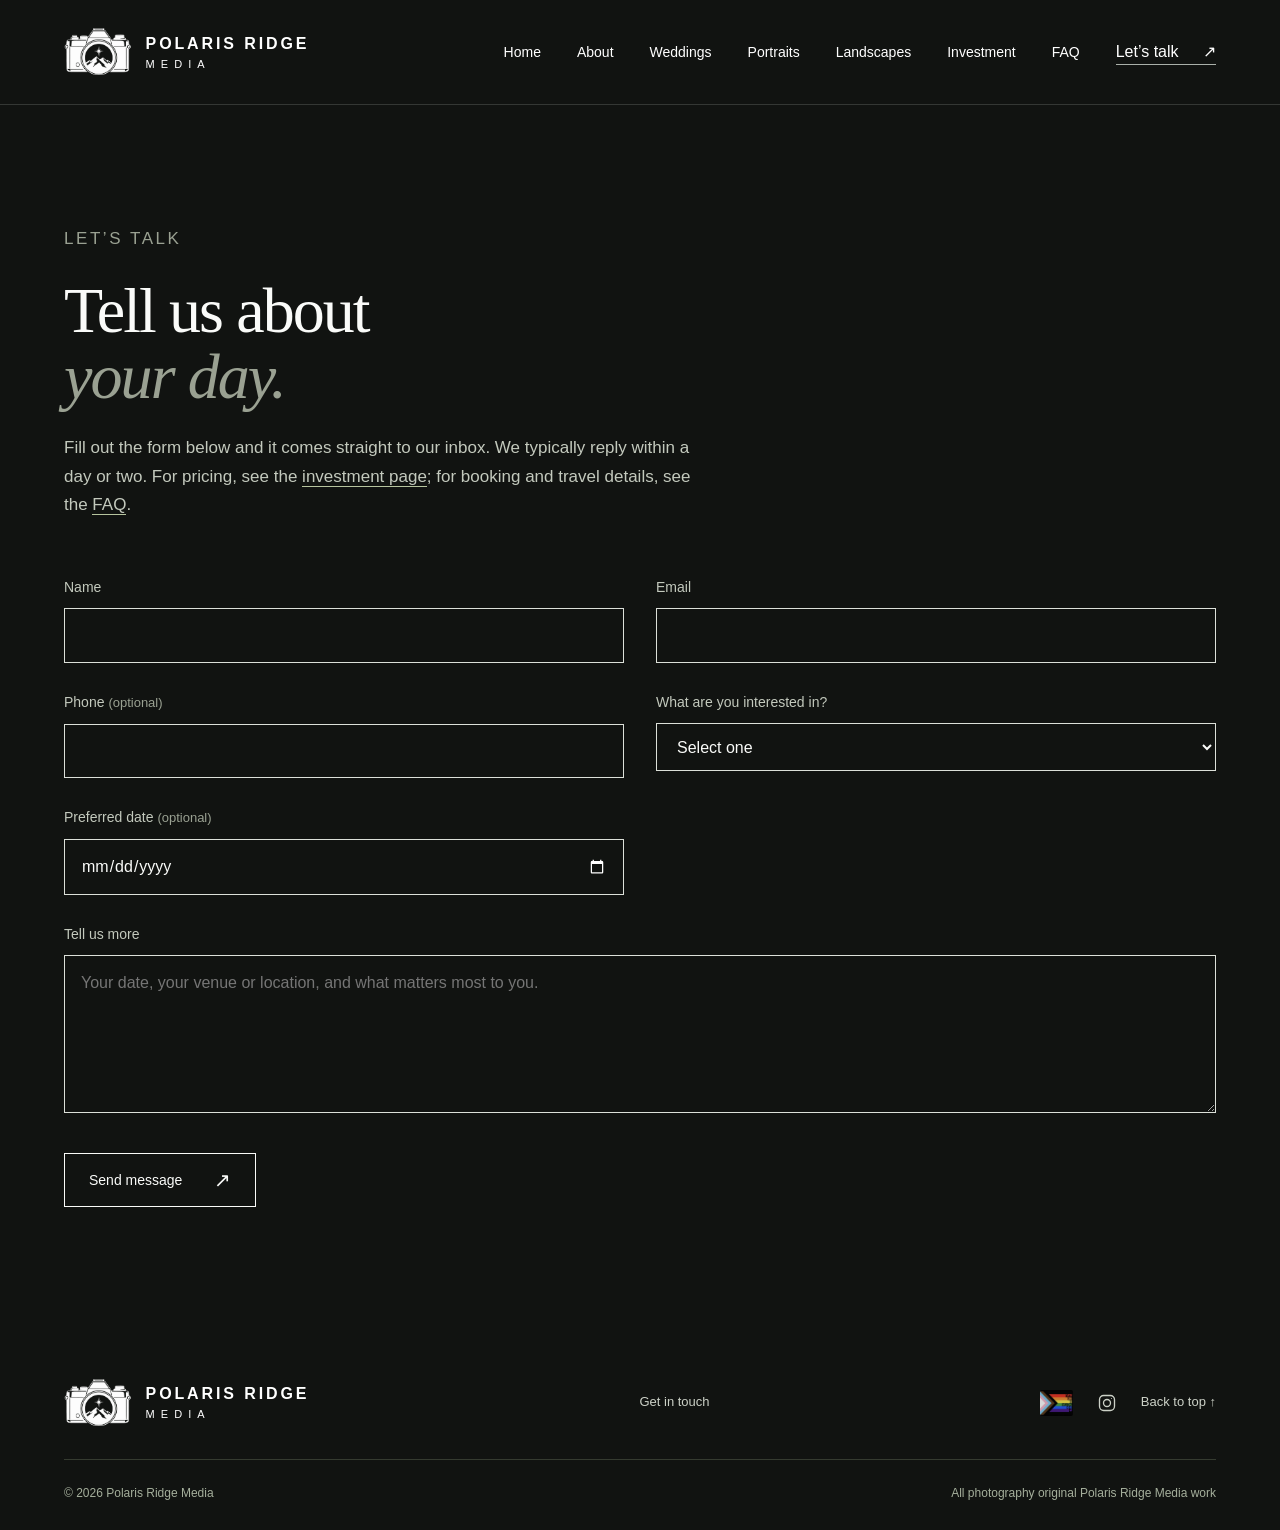
==== commit e7ba8823: "Add LGBTQ+ ally statement and small footer badge, site-wide - About page: new paragraph in the bio s" ====
--- a/contact.html
+++ b/contact.html
@@ -34,7 +34,7 @@
 <section class="page-head content-width" id="top">
 <p class="eyebrow">LET’S TALK</p>
 <h1>Tell us about<br><em>your day.</em></h1>
-<p>Fill out the form below and it comes straight to our inbox. We typically reply within a day or two. For pricing, see the <a href="investment.html">investment page</a>; for booking and travel details, see the <a href="faq.html">FAQ</a>.</p>
+<p id="contact-intro">Fill out the form below and it comes straight to our inbox. We typically reply within a day or two. For pricing, see the <a href="investment.html">investment page</a>; for booking and travel details, see the <a href="faq.html">FAQ</a>.</p>
 </section>
 
 <section class="contact-form-section content-width">
@@ -66,7 +66,7 @@
 </section>
 
 </main>
-<footer><div class="footer-top content-width"><a class="brand" href="home.html" aria-label="Back to top"><span class="camera-mark" aria-hidden="true"><img src="assets/brand-board.png" alt="" width="1145" height="1374"></span><span class="wordmark">POLARIS RIDGE<span>MEDIA</span></span></a><p>Get in touch</p><div class="footer-links"><a class="footer-social" href="https://www.instagram.com/polarisridgemedia/" target="_blank" rel="noopener" aria-label="Polaris Ridge Media on Instagram"><svg viewBox="0 0 24 24" fill="none" stroke="currentColor" stroke-width="1.6" stroke-linecap="round" stroke-linejoin="round"><rect x="3" y="3" width="18" height="18" rx="5"></rect><circle cx="12" cy="12" r="4.2"></circle><circle cx="17.3" cy="6.7" r="0.6" fill="currentColor" stroke="none"></circle></svg></a><a href="#top">Back to top ↑</a></div></div><div class="footer-bottom content-width"><span>© 2026 Polaris Ridge Media</span><span>All photography original Polaris Ridge Media work</span></div></footer>
+<footer><div class="footer-top content-width"><a class="brand" href="home.html" aria-label="Back to top"><span class="camera-mark" aria-hidden="true"><img src="assets/brand-board.png" alt="" width="1145" height="1374"></span><span class="wordmark">POLARIS RIDGE<span>MEDIA</span></span></a><p>Get in touch</p><div class="footer-links"><a class="footer-pride" href="about.html#story" aria-label="Everyone is welcome here — read about Polaris Ridge Media as an LGBTQ+ ally"><img src="assets/brand/pride-ally-badge.jpg" alt="Progress Pride flag with the words Everyone Is Welcome Here" width="320" height="251" loading="lazy"></a><a class="footer-social" href="https://www.instagram.com/polarisridgemedia/" target="_blank" rel="noopener" aria-label="Polaris Ridge Media on Instagram"><svg viewBox="0 0 24 24" fill="none" stroke="currentColor" stroke-width="1.6" stroke-linecap="round" stroke-linejoin="round"><rect x="3" y="3" width="18" height="18" rx="5"></rect><circle cx="12" cy="12" r="4.2"></circle><circle cx="17.3" cy="6.7" r="0.6" fill="currentColor" stroke="none"></circle></svg></a><a href="#top">Back to top ↑</a></div></div><div class="footer-bottom content-width"><span>© 2026 Polaris Ridge Media</span><span>All photography original Polaris Ridge Media work</span></div></footer>
 <script src="nav.js" defer></script>
 <script src="contact.js" defer></script>
 </body></html>
--- a/styles.css
+++ b/styles.css
@@ -1,4 +1,4 @@
-:root{--ink:#fafbf9;--paper:#111311;--muted:#aab0a9;--rule:#dce0d9;--serif:Georgia,'Times New Roman',serif;--sans:'Helvetica Neue',Helvetica,Arial,sans-serif;color-scheme:dark}*{box-sizing:border-box}html{scroll-behavior:smooth;scroll-padding-top:2rem}body{margin:0;background:var(--paper);color:var(--ink);font-family:var(--sans);font-size:1rem;line-height:1.6}a{color:inherit;text-decoration:none}button,a,summary{-webkit-tap-highlight-color:transparent}a:focus-visible,summary:focus-visible{outline:2px solid currentColor;outline-offset:7px}img{display:block;max-width:100%;height:auto}h1,h2,h3,p,figure{margin:0}h1,h2{font-family:var(--serif);font-weight:400;letter-spacing:-.055em;line-height:1.04}em{font-weight:400}p{max-width:42rem}.content-width{width:calc(100% - 8rem);max-width:1320px;margin-inline:auto}.eyebrow{font-size:.75rem;font-weight:500;letter-spacing:.15em;line-height:1.5}.header{position:relative;min-height:105px;padding:1.4rem 4rem;display:flex;align-items:center;justify-content:space-between;gap:2rem;background:#111311;color:white;border-bottom:1px solid #343734}.brand{display:inline-flex;align-items:center;gap:.85rem;flex-shrink:0}.camera-mark{display:block;position:relative;overflow:hidden;width:68px;height:48px}.camera-mark img{position:absolute;width:100px;max-width:none;left:-16px;top:-8px;filter:brightness(0) invert(1)}.wordmark{font-size:1rem;letter-spacing:.18em;font-weight:600;line-height:1.5}.wordmark span{display:block;font-size:.6875rem;letter-spacing:.55em;font-weight:400}.header nav{display:flex;align-items:center;gap:2.25rem;font-size:.875rem}.header nav>a{padding:.5rem 0}.header nav>a:hover{color:#bec5bc}.header .nav-contact{border-bottom:1px solid #aab0a9}.nav-contact span{margin-left:1.25rem}.hero{display:grid;grid-template-columns:46% 54%;background:#111311;color:white;min-height:720px}.hero-copy{padding:4.5rem 3rem 3rem 4rem;display:flex;align-items:flex-start;flex-direction:column}.hero .eyebrow{color:#c0c6be;margin-bottom:2.5rem}.hero h1{font-size:clamp(4.5rem,6.6vw,7.3rem);line-height:.99;margin-bottom:2rem}.hero h1 em{color:#c1c7bd}.hero-description{font-size:1.0625rem;color:#c4c9c2;max-width:21rem;margin-bottom:2rem;line-height:1.7}.button{display:inline-flex;align-items:center;justify-content:space-between;gap:2rem;min-height:54px;padding:.95rem 1.5rem;font-size:.875rem;font-weight:500;border:1px solid transparent;transition:background .2s,color .2s}.button-light{background:#fafbf9;color:#111311}.button-light:hover{background:#dce2d7}.button-dark{background:transparent;color:#fafbf9;border:1px solid #fafbf9}.button-dark:hover{background:#fafbf9;color:#111311}.button span{font-size:1.25rem;line-height:1}.hero-region{font-size:.8125rem;color:#aab0a9;margin-top:auto;padding-top:2.5rem}.hero-image{position:relative;min-width:0;overflow:hidden}.hero-image>img,.hero-image>video{position:absolute;inset:0;width:100%;height:100%;object-fit:cover;object-position:52% center}.hero-image figcaption{position:absolute;bottom:0;left:0;right:0;background:linear-gradient(transparent,rgba(0,0,0,.65));padding:4rem 2rem 1.6rem;display:flex;justify-content:space-between;align-items:end;gap:1rem;font-size:.75rem;letter-spacing:.11em;color:#fff}.hero-image figcaption span{font-size:.75rem;letter-spacing:0;text-align:right;max-width:13rem}.intro{padding-top:6.8rem;padding-bottom:3.5rem;display:grid;grid-template-columns:1.2fr 1fr;gap:2rem 5rem}.intro>.eyebrow{grid-column:1/-1;color:#9aa192}.intro h2{font-size:clamp(2.8rem,4vw,4.5rem)}.intro h2 em{color:#9aa192}.intro>p:last-child{align-self:end;color:#c3c9bd;max-width:30rem}.service-list{padding-bottom:6.5rem}.service-list article{display:grid;grid-template-columns:70px 1fr 160px;gap:1.5rem;padding:2.3rem 0;border-top:1px solid var(--rule);align-items:start}.service-list article:last-child{border-bottom:1px solid var(--rule)}.service-list a{transition:background .2s}.service-list a:hover{background:rgba(255,255,255,.035)}.number{font-size:.875rem;color:#9aa192;padding-top:.4rem}.service-list h3{font-family:var(--serif);font-size:1.85rem;font-weight:400;letter-spacing:-.025em;margin-bottom:.55rem;line-height:1.2}.service-list p{color:#c3c9bd;font-size:1rem;max-width:42rem}.service-type{font-size:.75rem;letter-spacing:.11em;color:#9aa192;text-align:right;padding-top:.6rem}.approach{display:grid;grid-template-columns:1fr 1fr;background:#111311;color:white}.approach-image{position:relative;min-height:610px}.approach-image img{position:absolute;width:100%;height:100%;object-fit:cover;filter:grayscale(1) contrast(1.1) brightness(.94);object-position:center 38%}.approach-image::after{content:'';position:absolute;inset:0;background:radial-gradient(120% 100% at 50% 30%,transparent 55%,rgba(0,0,0,.38) 100%),linear-gradient(to top,rgba(0,0,0,.28),transparent 35%)}.approach-copy{padding:5.5rem 4rem 4.5rem}.approach .eyebrow{color:#aab0a9;margin-bottom:2rem}.approach h2{font-size:clamp(2.6rem,3.7vw,4rem);margin-bottom:2rem}.approach h2 em{color:#bbc3b5}.approach-copy>p:not(.eyebrow){color:#b7beb1;margin-bottom:1.25rem;max-width:32rem}.experience{display:flex;align-items:center;gap:1.4rem;margin-top:2.5rem;padding-top:1.5rem;border-top:1px solid #42483d}.experience strong{font-family:var(--serif);font-weight:400;font-size:3.75rem;line-height:1.1}.experience span{font-size:.875rem;color:#b7beb1;line-height:1.5}.contact{padding-top:7rem;padding-bottom:7rem;display:grid;grid-template-columns:1fr 1fr;gap:2rem 6rem}.contact>.eyebrow{grid-column:1/-1;color:#9aa192}.contact h2{font-size:clamp(3.5rem,6vw,6.5rem)}.contact h2 em{color:#9aa192}.contact-detail>p:first-child{max-width:28rem;color:#c3c9bd;margin-bottom:1.6rem}.email-link{display:block;width:fit-content;margin-top:1.3rem;font-size:1rem;border-bottom:1px solid #b6c49e}.email-link:hover{color:#c3d4a8}.contact-region{margin-top:2rem;font-size:.875rem;color:#9aa192}footer{background:#111311;color:#ccd1c7;padding:2.5rem 0 1.7rem}.footer-top{display:flex;align-items:center;justify-content:space-between;gap:2rem;padding-bottom:2rem}.footer-top>p,.footer-links a:last-child{font-size:.8125rem}.footer-top .brand{color:white}.footer-links{display:flex;align-items:center;gap:1.5rem}.footer-social{display:flex;color:#ccd1c7;transition:color .15s}.footer-social:hover{color:#fff}.footer-social svg{width:20px;height:20px}.footer-bottom{border-top:1px solid #353b30;padding-top:1.5rem;display:flex;justify-content:space-between;gap:2rem;font-size:.75rem;color:#a5af9c}.footer-bottom details{max-width:36rem}.footer-bottom summary{cursor:pointer;text-align:right;width:fit-content;margin-left:auto}.footer-bottom details p{padding-top:1rem;line-height:1.8}.footer-bottom details a{text-decoration:underline;text-underline-offset:3px}.skip-link{position:fixed;left:1rem;top:-100px;z-index:10;background:white;color:black;padding:.7rem 1rem}.skip-link:focus{top:1rem}@media(min-width:1600px){.header{padding-inline:max(4rem,calc((100vw - 1440px)/2))}.hero-copy{padding-left:max(4rem,calc((100vw - 1440px)/2))}}@media(max-width:1000px){.header{padding-inline:2rem}.header nav{gap:1.4rem}.content-width{width:calc(100% - 4rem)}.hero-copy{padding:3rem 2rem}.hero{min-height:690px}.hero h1{font-size:5rem}.hero .eyebrow{max-width:15rem}.hero-image figcaption{display:block;padding-inline:1.2rem}.hero-image figcaption span{display:block;text-align:left;margin-top:.7rem}.intro{gap:2rem 3rem}.approach-copy{padding:4rem 2rem}.contact{gap:2rem 3rem}.footer-top>p{display:none}}@media(max-width:700px){.header{padding:1.2rem 1.4rem;min-height:88px;gap:1rem}.wordmark{font-size:.78rem;letter-spacing:.12em}.wordmark span{font-size:.65rem}.camera-mark{width:50px;height:39px}.camera-mark img{width:77px;left:-13px;top:-6px}.header nav{font-size:.8125rem}.nav-contact span{margin-left:.5rem}.hero{display:flex;flex-direction:column;min-height:0}.hero-copy{padding:3.5rem 1.5rem 2.5rem}.hero .eyebrow{max-width:none;margin-bottom:2rem;font-size:.7rem}.hero h1{font-size:clamp(4.2rem,14vw,6rem)}.hero h1 br:nth-child(2){display:none}.hero h1 em:before{content:' '}.hero-description{max-width:25rem}.hero-region{padding-top:2rem;font-size:.75rem}.hero-image{height:450px}.hero-image>img{object-position:center}.hero-image figcaption{display:flex;padding:3rem 1.5rem 1.25rem}.hero-image figcaption span{text-align:right;max-width:10rem}.content-width{width:calc(100% - 3rem)}.intro{padding-top:4rem;padding-bottom:2.5rem;grid-template-columns:1fr;gap:1.5rem}.intro h2{font-size:2.8rem}.service-list{padding-bottom:4rem}.service-list article{grid-template-columns:30px 1fr;gap:.5rem 1rem;padding:1.8rem 0}.service-list h3{font-size:1.65rem}.service-type{grid-column:2;text-align:left;padding-top:.5rem;font-size:.7rem}.approach{display:flex;flex-direction:column}.approach-image{min-height:340px}.approach-copy{padding:3.5rem 1.5rem}.approach h2{font-size:2.8rem}.contact{grid-template-columns:1fr;padding-top:4rem;padding-bottom:4rem;gap:1.7rem}.contact h2{font-size:3.7rem}.footer-top{align-items:flex-start;gap:1rem}.footer-bottom{flex-direction:column;gap:1rem}.footer-bottom summary{margin-left:0;text-align:left}.footer-top>a:last-child{white-space:nowrap;font-size:.75rem}}@media(prefers-reduced-motion:reduce){html{scroll-behavior:auto}*{transition:none!important}}
+:root{--ink:#fafbf9;--paper:#111311;--muted:#aab0a9;--rule:#dce0d9;--serif:Georgia,'Times New Roman',serif;--sans:'Helvetica Neue',Helvetica,Arial,sans-serif;color-scheme:dark}*{box-sizing:border-box}html{scroll-behavior:smooth;scroll-padding-top:2rem}body{margin:0;background:var(--paper);color:var(--ink);font-family:var(--sans);font-size:1rem;line-height:1.6}a{color:inherit;text-decoration:none}button,a,summary{-webkit-tap-highlight-color:transparent}a:focus-visible,summary:focus-visible{outline:2px solid currentColor;outline-offset:7px}img{display:block;max-width:100%;height:auto}h1,h2,h3,p,figure{margin:0}h1,h2{font-family:var(--serif);font-weight:400;letter-spacing:-.055em;line-height:1.04}em{font-weight:400}p{max-width:42rem}.content-width{width:calc(100% - 8rem);max-width:1320px;margin-inline:auto}.eyebrow{font-size:.75rem;font-weight:500;letter-spacing:.15em;line-height:1.5}.header{position:relative;min-height:105px;padding:1.4rem 4rem;display:flex;align-items:center;justify-content:space-between;gap:2rem;background:#111311;color:white;border-bottom:1px solid #343734}.brand{display:inline-flex;align-items:center;gap:.85rem;flex-shrink:0}.camera-mark{display:block;position:relative;overflow:hidden;width:68px;height:48px}.camera-mark img{position:absolute;width:100px;max-width:none;left:-16px;top:-8px;filter:brightness(0) invert(1)}.wordmark{font-size:1rem;letter-spacing:.18em;font-weight:600;line-height:1.5}.wordmark span{display:block;font-size:.6875rem;letter-spacing:.55em;font-weight:400}.header nav{display:flex;align-items:center;gap:2.25rem;font-size:.875rem}.header nav>a{padding:.5rem 0}.header nav>a:hover{color:#bec5bc}.header .nav-contact{border-bottom:1px solid #aab0a9}.nav-contact span{margin-left:1.25rem}.hero{display:grid;grid-template-columns:46% 54%;background:#111311;color:white;min-height:720px}.hero-copy{padding:4.5rem 3rem 3rem 4rem;display:flex;align-items:flex-start;flex-direction:column}.hero .eyebrow{color:#c0c6be;margin-bottom:2.5rem}.hero h1{font-size:clamp(4.5rem,6.6vw,7.3rem);line-height:.99;margin-bottom:2rem}.hero h1 em{color:#c1c7bd}.hero-description{font-size:1.0625rem;color:#c4c9c2;max-width:21rem;margin-bottom:2rem;line-height:1.7}.button{display:inline-flex;align-items:center;justify-content:space-between;gap:2rem;min-height:54px;padding:.95rem 1.5rem;font-size:.875rem;font-weight:500;border:1px solid transparent;transition:background .2s,color .2s}.button-light{background:#fafbf9;color:#111311}.button-light:hover{background:#dce2d7}.button-dark{background:transparent;color:#fafbf9;border:1px solid #fafbf9}.button-dark:hover{background:#fafbf9;color:#111311}.button span{font-size:1.25rem;line-height:1}.hero-region{font-size:.8125rem;color:#aab0a9;margin-top:auto;padding-top:2.5rem}.hero-image{position:relative;min-width:0;overflow:hidden}.hero-image>img,.hero-image>video{position:absolute;inset:0;width:100%;height:100%;object-fit:cover;object-position:52% center}.hero-image figcaption{position:absolute;bottom:0;left:0;right:0;background:linear-gradient(transparent,rgba(0,0,0,.65));padding:4rem 2rem 1.6rem;display:flex;justify-content:space-between;align-items:end;gap:1rem;font-size:.75rem;letter-spacing:.11em;color:#fff}.hero-image figcaption span{font-size:.75rem;letter-spacing:0;text-align:right;max-width:13rem}.intro{padding-top:6.8rem;padding-bottom:3.5rem;display:grid;grid-template-columns:1.2fr 1fr;gap:2rem 5rem}.intro>.eyebrow{grid-column:1/-1;color:#9aa192}.intro h2{font-size:clamp(2.8rem,4vw,4.5rem)}.intro h2 em{color:#9aa192}.intro>p:last-child{align-self:end;color:#c3c9bd;max-width:30rem}.service-list{padding-bottom:6.5rem}.service-list article{display:grid;grid-template-columns:70px 1fr 160px;gap:1.5rem;padding:2.3rem 0;border-top:1px solid var(--rule);align-items:start}.service-list article:last-child{border-bottom:1px solid var(--rule)}.service-list a{transition:background .2s}.service-list a:hover{background:rgba(255,255,255,.035)}.number{font-size:.875rem;color:#9aa192;padding-top:.4rem}.service-list h3{font-family:var(--serif);font-size:1.85rem;font-weight:400;letter-spacing:-.025em;margin-bottom:.55rem;line-height:1.2}.service-list p{color:#c3c9bd;font-size:1rem;max-width:42rem}.service-type{font-size:.75rem;letter-spacing:.11em;color:#9aa192;text-align:right;padding-top:.6rem}.approach{display:grid;grid-template-columns:1fr 1fr;background:#111311;color:white}.approach-image{position:relative;min-height:610px}.approach-image img{position:absolute;width:100%;height:100%;object-fit:cover;filter:grayscale(1) contrast(1.1) brightness(.94);object-position:center 38%}.approach-image::after{content:'';position:absolute;inset:0;background:radial-gradient(120% 100% at 50% 30%,transparent 55%,rgba(0,0,0,.38) 100%),linear-gradient(to top,rgba(0,0,0,.28),transparent 35%)}.approach-copy{padding:5.5rem 4rem 4.5rem}.approach .eyebrow{color:#aab0a9;margin-bottom:2rem}.approach h2{font-size:clamp(2.6rem,3.7vw,4rem);margin-bottom:2rem}.approach h2 em{color:#bbc3b5}.approach-copy>p:not(.eyebrow){color:#b7beb1;margin-bottom:1.25rem;max-width:32rem}.experience{display:flex;align-items:center;gap:1.4rem;margin-top:2.5rem;padding-top:1.5rem;border-top:1px solid #42483d}.experience strong{font-family:var(--serif);font-weight:400;font-size:3.75rem;line-height:1.1}.experience span{font-size:.875rem;color:#b7beb1;line-height:1.5}.contact{padding-top:7rem;padding-bottom:7rem;display:grid;grid-template-columns:1fr 1fr;gap:2rem 6rem}.contact>.eyebrow{grid-column:1/-1;color:#9aa192}.contact h2{font-size:clamp(3.5rem,6vw,6.5rem)}.contact h2 em{color:#9aa192}.contact-detail>p:first-child{max-width:28rem;color:#c3c9bd;margin-bottom:1.6rem}.email-link{display:block;width:fit-content;margin-top:1.3rem;font-size:1rem;border-bottom:1px solid #b6c49e}.email-link:hover{color:#c3d4a8}.contact-region{margin-top:2rem;font-size:.875rem;color:#9aa192}footer{background:#111311;color:#ccd1c7;padding:2.5rem 0 1.7rem}.footer-top{display:flex;align-items:center;justify-content:space-between;gap:2rem;padding-bottom:2rem}.footer-top>p,.footer-links a:last-child{font-size:.8125rem}.footer-top .brand{color:white}.footer-links{display:flex;align-items:center;gap:1.5rem}.footer-social{display:flex;color:#ccd1c7;transition:color .15s}.footer-social:hover{color:#fff}.footer-social svg{width:20px;height:20px}.footer-pride{display:flex;opacity:.85;transition:opacity .15s}.footer-pride:hover{opacity:1}.footer-pride img{width:auto;height:26px;border-radius:2px}.footer-bottom{border-top:1px solid #353b30;padding-top:1.5rem;display:flex;justify-content:space-between;gap:2rem;font-size:.75rem;color:#a5af9c}.footer-bottom details{max-width:36rem}.footer-bottom summary{cursor:pointer;text-align:right;width:fit-content;margin-left:auto}.footer-bottom details p{padding-top:1rem;line-height:1.8}.footer-bottom details a{text-decoration:underline;text-underline-offset:3px}.skip-link{position:fixed;left:1rem;top:-100px;z-index:10;background:white;color:black;padding:.7rem 1rem}.skip-link:focus{top:1rem}@media(min-width:1600px){.header{padding-inline:max(4rem,calc((100vw - 1440px)/2))}.hero-copy{padding-left:max(4rem,calc((100vw - 1440px)/2))}}@media(max-width:1000px){.header{padding-inline:2rem}.header nav{gap:1.4rem}.content-width{width:calc(100% - 4rem)}.hero-copy{padding:3rem 2rem}.hero{min-height:690px}.hero h1{font-size:5rem}.hero .eyebrow{max-width:15rem}.hero-image figcaption{display:block;padding-inline:1.2rem}.hero-image figcaption span{display:block;text-align:left;margin-top:.7rem}.intro{gap:2rem 3rem}.approach-copy{padding:4rem 2rem}.contact{gap:2rem 3rem}.footer-top>p{display:none}}@media(max-width:700px){.header{padding:1.2rem 1.4rem;min-height:88px;gap:1rem}.wordmark{font-size:.78rem;letter-spacing:.12em}.wordmark span{font-size:.65rem}.camera-mark{width:50px;height:39px}.camera-mark img{width:77px;left:-13px;top:-6px}.header nav{font-size:.8125rem}.nav-contact span{margin-left:.5rem}.hero{display:flex;flex-direction:column;min-height:0}.hero-copy{padding:3.5rem 1.5rem 2.5rem}.hero .eyebrow{max-width:none;margin-bottom:2rem;font-size:.7rem}.hero h1{font-size:clamp(4.2rem,14vw,6rem)}.hero h1 br:nth-child(2){display:none}.hero h1 em:before{content:' '}.hero-description{max-width:25rem}.hero-region{padding-top:2rem;font-size:.75rem}.hero-image{height:450px}.hero-image>img{object-position:center}.hero-image figcaption{display:flex;padding:3rem 1.5rem 1.25rem}.hero-image figcaption span{text-align:right;max-width:10rem}.content-width{width:calc(100% - 3rem)}.intro{padding-top:4rem;padding-bottom:2.5rem;grid-template-columns:1fr;gap:1.5rem}.intro h2{font-size:2.8rem}.service-list{padding-bottom:4rem}.service-list article{grid-template-columns:30px 1fr;gap:.5rem 1rem;padding:1.8rem 0}.service-list h3{font-size:1.65rem}.service-type{grid-column:2;text-align:left;padding-top:.5rem;font-size:.7rem}.approach{display:flex;flex-direction:column}.approach-image{min-height:340px}.approach-copy{padding:3.5rem 1.5rem}.approach h2{font-size:2.8rem}.contact{grid-template-columns:1fr;padding-top:4rem;padding-bottom:4rem;gap:1.7rem}.contact h2{font-size:3.7rem}.footer-top{align-items:flex-start;gap:1rem}.footer-bottom{flex-direction:column;gap:1rem}.footer-bottom summary{margin-left:0;text-align:left}.footer-top>a:last-child{white-space:nowrap;font-size:.75rem}}@media(prefers-reduced-motion:reduce){html{scroll-behavior:auto}*{transition:none!important}}
 .page-nav>a.current{color:#fff;border-bottom:1px solid #aab0a9;padding-bottom:.5rem}
 .gallery{column-count:3;column-gap:1.25rem;padding:0 4rem 6.5rem}
 .gallery figure{margin:0 0 1.25rem;break-inside:avoid}
@@ -37,7 +37,7 @@
 .form-field-wide{grid-column:1/-1}
 .botcheck{position:absolute;left:-9999px}
 .form-status{margin-top:1.25rem;font-size:.9375rem}
-.form-status-success{color:#7fae6b}
+.form-status-success{font-family:var(--serif);font-weight:400;color:var(--ink);font-size:clamp(1.75rem,3.2vw,2.75rem);letter-spacing:-.03em;line-height:1.15;margin-top:2rem}
 .form-status-error{color:#e2776a}
 @media(max-width:700px){.form-grid{grid-template-columns:1fr;gap:1.5rem}}
 .about-hero img{object-position:60% center}
@@ -56,6 +56,7 @@
 @media(min-width:1300px){.about-body{display:flex;align-items:flex-start;gap:3rem}.about-text{flex:1 1 auto;min-width:0}}
 .hero-image img.hero-pos-top{object-position:center 42%}
 @media(max-width:700px){.hero-image img.hero-pos-top{object-position:center}}
+.hero-image img.hero-pos-full{object-fit:contain;object-position:center;background:#111311}
 .home-showcase{display:grid;grid-template-columns:1.6fr 1fr;gap:1.75rem;padding-bottom:6.5rem}
 .home-showcase figure{margin:0}
 .home-showcase img{width:100%;height:100%;object-fit:cover;display:block;border-radius:2px}
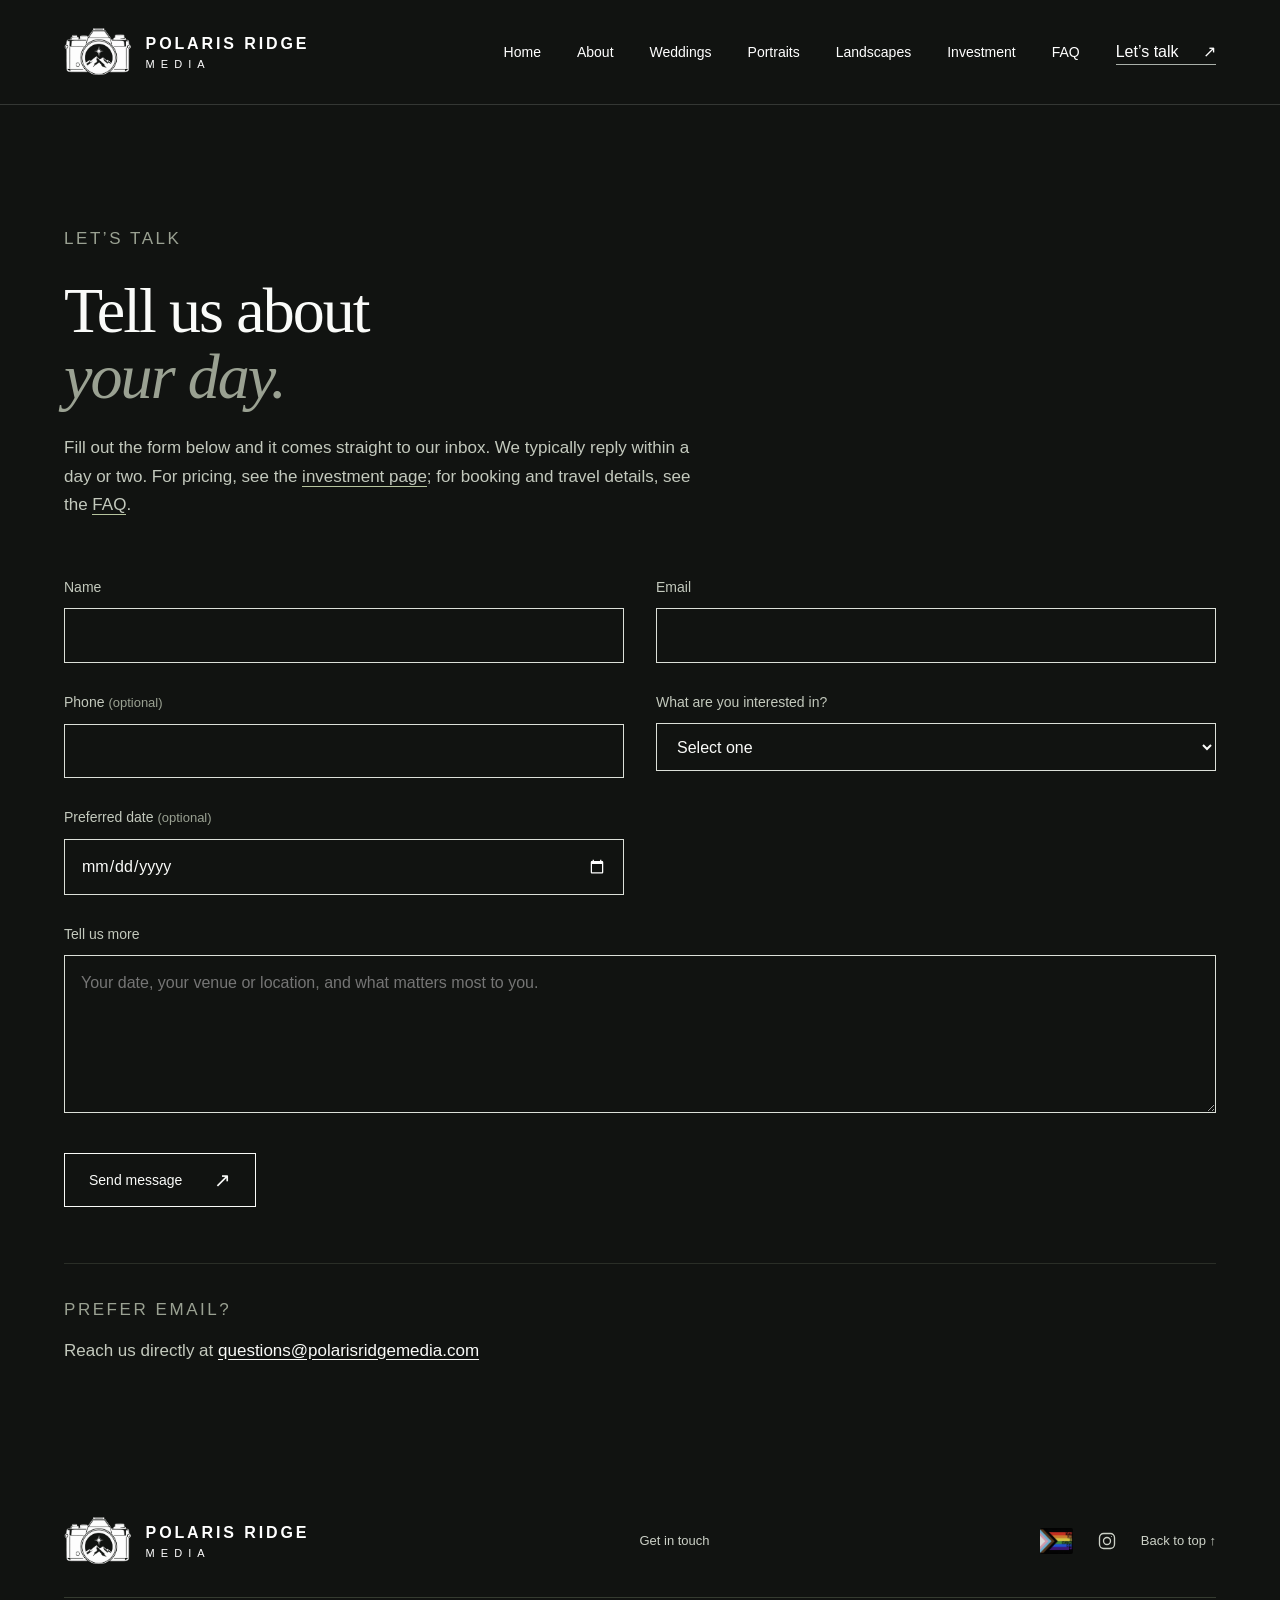
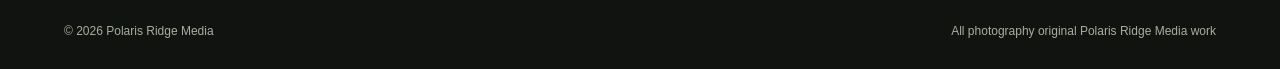
==== commit 83f743e4: "Add direct email address to contact page Shows questions@polarisridgemedia.com under the form for vi" ====
--- a/contact.html
+++ b/contact.html
@@ -63,6 +63,7 @@
 <button class="button button-dark" type="submit">Send message <span aria-hidden="true">↗</span></button>
 </form>
 <p id="form-status" class="form-status" role="status" aria-live="polite"></p>
+<div class="contact-direct"><p class="eyebrow">PREFER EMAIL?</p><p>Reach us directly at <a href="mailto:questions@polarisridgemedia.com">questions@polarisridgemedia.com</a></p></div>
 </section>
 
 </main>
--- a/styles.css
+++ b/styles.css
@@ -72,3 +72,4 @@
 @media(max-width:700px){.service-list-icons .service-icon{width:30px}.service-list-icons .service-icon svg{width:24px;height:24px}.service-list-icons .service-icon svg.service-icon-solid{width:20px;height:24px}.service-camera-mark{width:30px;height:21px}.service-camera-mark img{width:44px;left:-7px;top:-3.5px}}
 .hero.hero-full{display:flex;position:relative;overflow:hidden}.hero-full .hero-image{position:absolute;inset:0;width:100%;height:100%;z-index:0}.hero-full .hero-image::after{content:'';position:absolute;inset:0;background:linear-gradient(90deg,rgba(17,19,17,.82) 0%,rgba(17,19,17,.56) 30%,rgba(17,19,17,.2) 58%,rgba(17,19,17,.04) 82%);z-index:1}.hero-full .hero-copy{position:relative;z-index:2;width:100%;display:flex;flex-direction:column;justify-content:center;align-items:flex-start;padding:4.5rem 3rem 6.5rem 4rem}.hero-full .hero-region{margin-top:1.75rem}@media(max-width:1000px){.hero-full .hero-copy{padding:3rem 2rem}}@media(max-width:700px){.hero.hero-full{min-height:620px}.hero-full .hero-image::after{background:linear-gradient(180deg,rgba(17,19,17,.84) 0%,rgba(17,19,17,.52) 45%,rgba(17,19,17,.28) 100%)}.hero-full .hero-copy{padding:3.5rem 1.5rem 7rem;justify-content:flex-start}.hero-full .hero-region{margin-top:1.5rem}}
 .about-side-photo{width:100%;margin:0 0 2rem;aspect-ratio:16/9}.about-side-photo img{width:100%;height:100%;object-fit:cover;border-radius:2px;display:block}@media(min-width:1300px){.about-side-photo{order:2;flex:0 0 572px;width:572px;aspect-ratio:3/4;margin:0}}
+.contact-direct{margin-top:3.5rem;padding-top:2rem;border-top:1px solid #2a2e27}.contact-direct .eyebrow{color:#9aa192;margin-bottom:.75rem}.contact-direct p{color:#c3c9bd;font-size:1.0625rem;line-height:1.7}.contact-direct a{color:#fafbf9;text-decoration:underline;text-underline-offset:.2em}
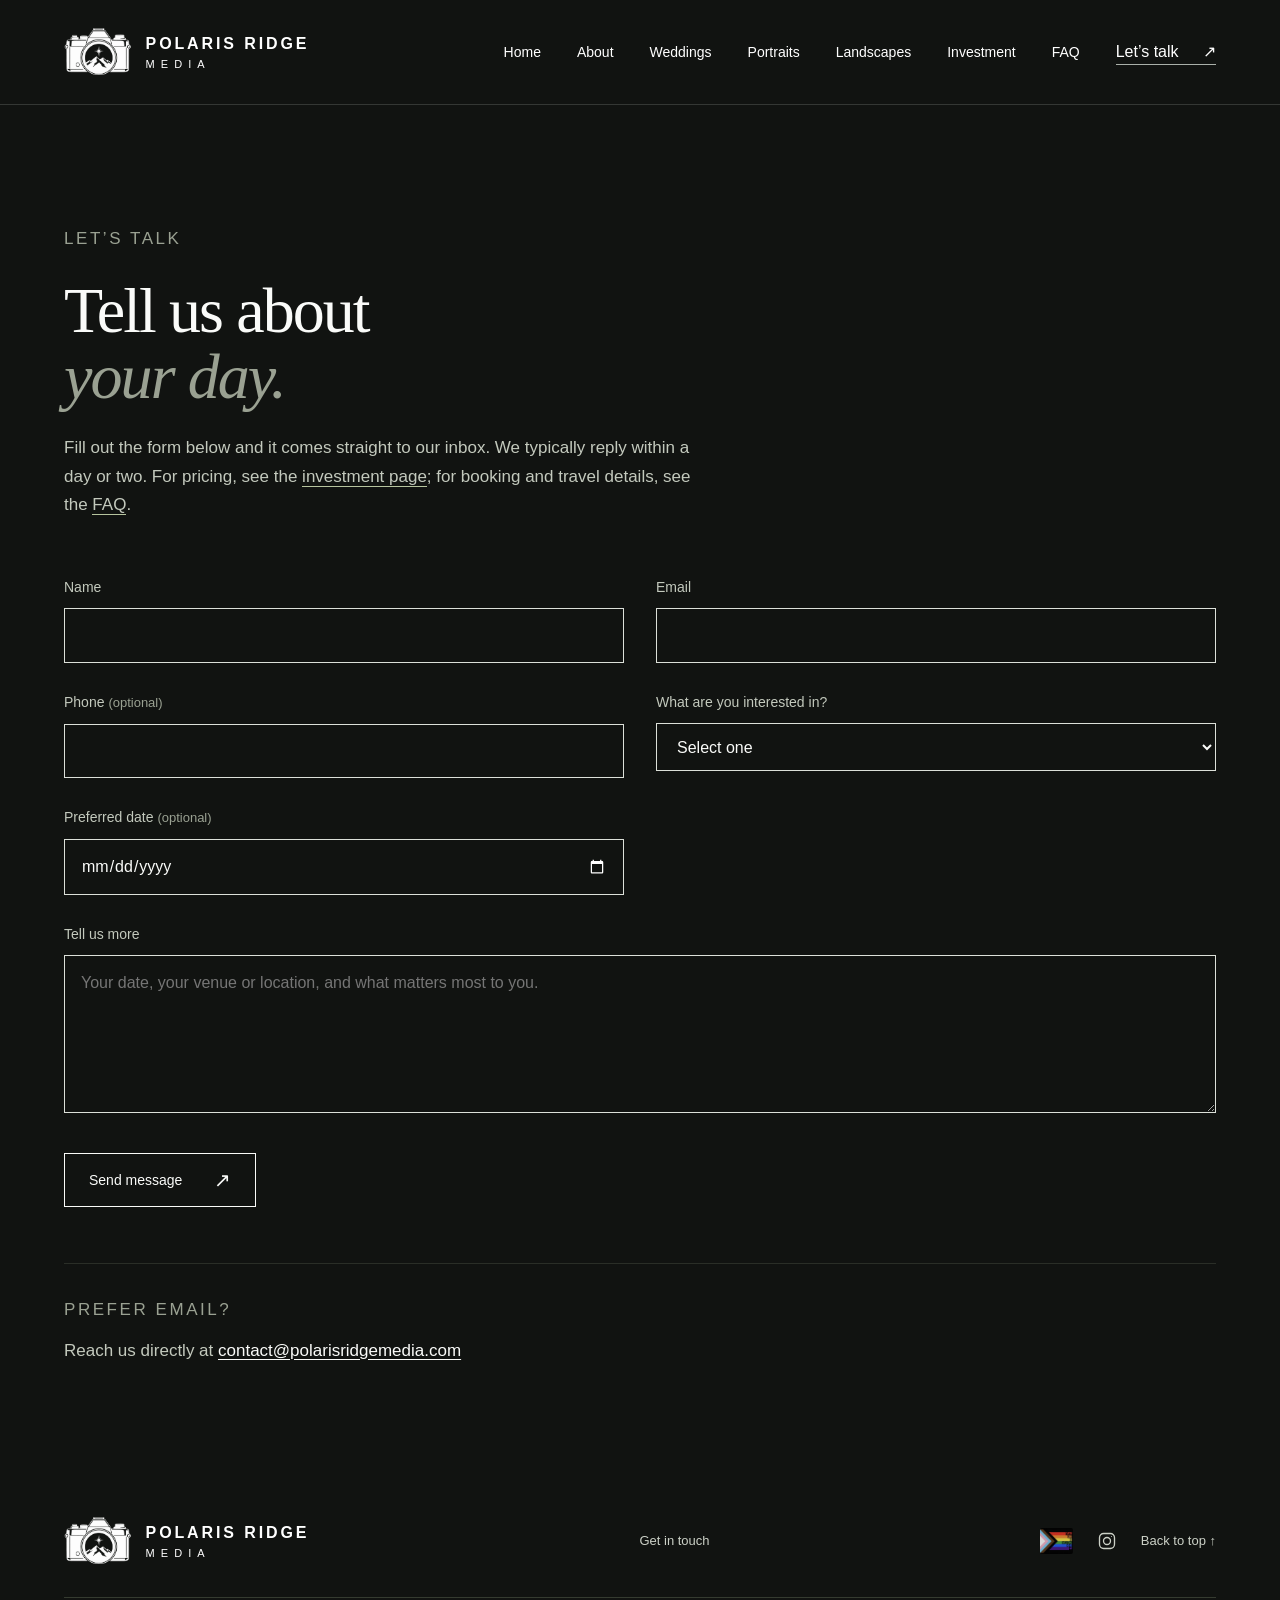
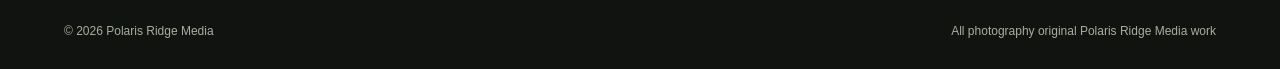
==== commit 4f80af6e: "Use contact@ as the public email address Corrects the earlier change: contact@polarisridgemedia.com " ====
--- a/contact.html
+++ b/contact.html
@@ -63,7 +63,7 @@
 <button class="button button-dark" type="submit">Send message <span aria-hidden="true">↗</span></button>
 </form>
 <p id="form-status" class="form-status" role="status" aria-live="polite"></p>
-<div class="contact-direct"><p class="eyebrow">PREFER EMAIL?</p><p>Reach us directly at <a href="mailto:questions@polarisridgemedia.com">questions@polarisridgemedia.com</a></p></div>
+<div class="contact-direct"><p class="eyebrow">PREFER EMAIL?</p><p>Reach us directly at <a href="mailto:contact@polarisridgemedia.com">contact@polarisridgemedia.com</a></p></div>
 </section>
 
 </main>
